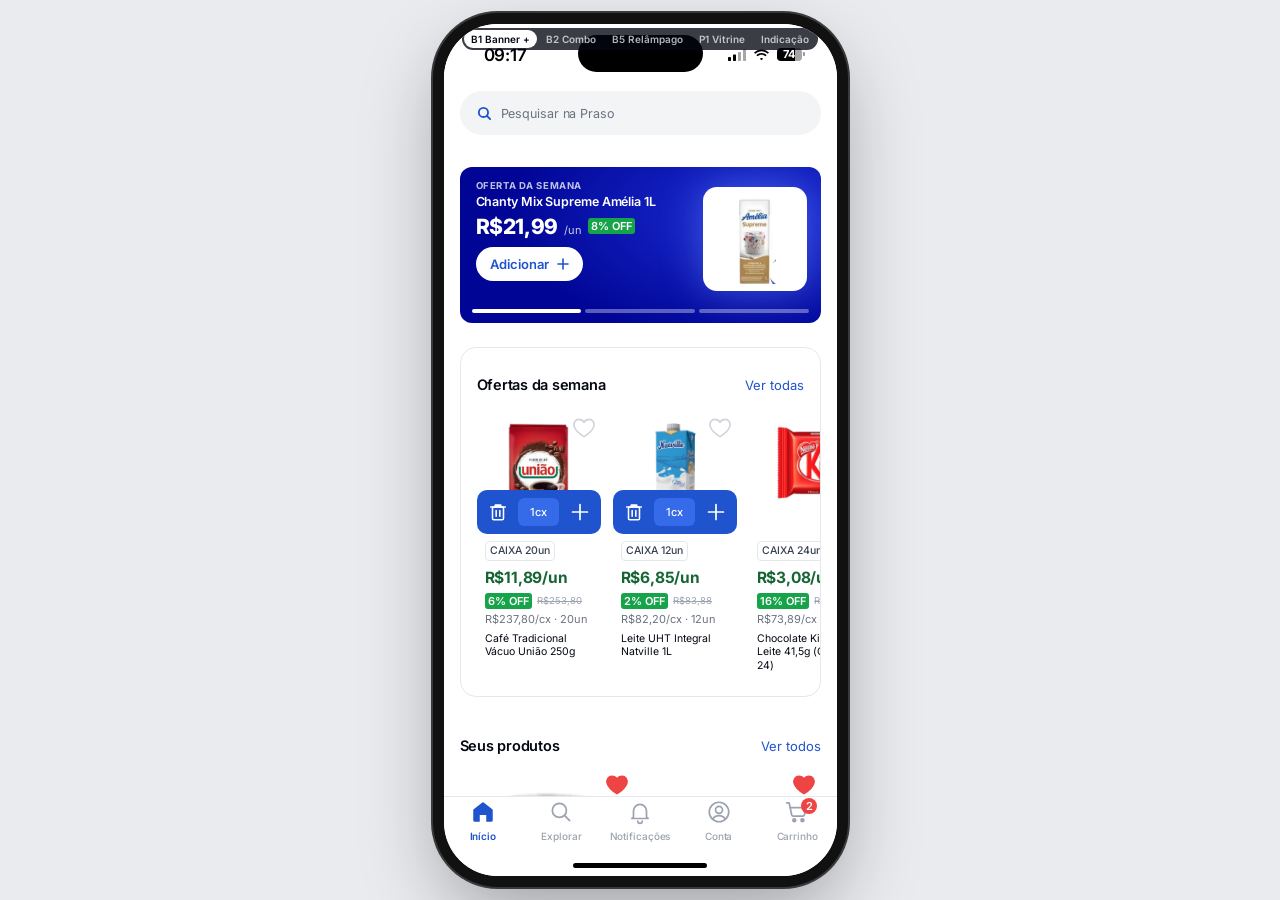
==== praso-prototypes/prototypes/comunicacoes-acionaveis/index.html @ c5fe5968 "Protótipos de comunicações acionáveis (B1, B2, B5, P1 e indicação)" ====
<!doctype html>
<html lang="pt-BR">
<head>
  <meta charset="utf-8">
  <meta name="viewport" content="width=device-width, initial-scale=1, viewport-fit=cover">
  <title>Comunicações acionáveis — Praso</title>
  <link rel="stylesheet" href="../../ds/tokens.css">
  <link rel="stylesheet" href="../../ds/components.css">
  <style>
    /* Redução de fricção nas comunicações do app: banners e pop-ups com ação no próprio lugar. Prefixo .x- */

    /* ---------- seletor de caso (topo) */
    .x-arms { position: absolute; top: 4px; left: 50%; transform: translateX(-50%); z-index: 70; display: flex; gap: 2px; padding: 2px; border-radius: 999px; background: rgba(3, 7, 18, .78); white-space: nowrap; }
    .x-arms a, .x-arms button { padding: 3px 7px; border-radius: 999px; color: #fff; font-size: 10px; font-weight: 600; opacity: .7; }
    .x-arms a.is-on { background: #fff; color: #030712; opacity: 1; }
    .x-arms button { opacity: 1; }
    .ps-is-device .x-arms { top: max(4px, env(safe-area-inset-top)); }

    /* ---------- banner (hero) interativo */
    .x-hero { position: relative; margin-top: 16px; height: 156px; border-radius: var(--r-lg); overflow: hidden; color: #fff;
      background: radial-gradient(120% 140% at 85% 30%, #1d2fd6 0%, #000595 60%); }
    .x-slides { display: flex; height: 100%; overflow-x: auto; scroll-snap-type: x mandatory; scrollbar-width: none; }
    .x-slides::-webkit-scrollbar { display: none; }
    .x-slide { flex: 0 0 100%; scroll-snap-align: start; display: grid; grid-template-columns: 1fr 104px; gap: 10px; padding: 13px 14px 26px 16px; }
    .x-over { font-size: 9.5px; font-weight: 700; letter-spacing: .6px; text-transform: uppercase; opacity: .75; }
    .x-name { margin-top: 3px; font-size: 12.5px; font-weight: 600; line-height: 1.25; letter-spacing: -.1px; display: -webkit-box; -webkit-line-clamp: 2; -webkit-box-orient: vertical; overflow: hidden; }
    .x-price { margin-top: 4px; display: flex; align-items: baseline; gap: 6px; }
    .x-price b { font-size: 21px; font-weight: 800; letter-spacing: -.4px; }
    .x-price small { font-size: 11px; opacity: .8; }
    .x-price s { font-size: 11px; opacity: .6; }
    .x-price .ps-off { align-self: center; }
    .x-media { position: relative; align-self: center; height: 104px; border-radius: 14px; background: #fff; display: grid; place-items: center; box-shadow: 0 0 40px rgba(120, 150, 255, .45); }
    .x-media img { max-width: 86%; max-height: 90px; mix-blend-mode: multiply; }
    .x-dots { position: absolute; left: 12px; right: 12px; bottom: 10px; display: flex; gap: 4px; }
    .x-dots span { flex: 1; height: 4px; border-radius: 2px; background: rgba(255, 255, 255, .35); }
    .x-dots span.is-on { background: #fff; }

    /* ação dentro do banner: botão branco → stepper branco */
    .x-slot { margin-top: 8px; height: 34px; }
    .x-addw { display: inline-flex; align-items: center; gap: 6px; height: 34px; padding: 0 12px 0 14px; border-radius: 999px; background: #fff; color: var(--praso-blue); font-size: 13px; font-weight: 600; }
    .x-addw:active { transform: scale(.97); }
    .x-stepw { display: inline-flex; align-items: center; height: 34px; padding: 0 4px; gap: 2px; border-radius: 999px; background: #fff; color: var(--praso-blue); }
    .x-stepw button { width: 30px; height: 30px; display: grid; place-items: center; }
    .x-stepw span { min-width: 44px; height: 26px; padding: 0 6px; display: grid; place-items: center; border-radius: 999px; background: var(--praso-blue); color: #fff; font-size: 12.5px; font-weight: 600; }

    /* B2 · combo */
    .x-combo { display: grid; grid-template-columns: 1fr 124px; gap: 8px; height: 100%; padding: 13px 14px 14px 16px; }
    .x-combo__disc { display: inline-flex; align-items: center; height: 16px; padding: 0 4px; margin-left: 6px; border-radius: 3px; background: var(--green-600); color: #fff; font-size: 9.5px; font-weight: 700; letter-spacing: 0; text-transform: none; vertical-align: 1px; }
    .x-combo__media { position: relative; align-self: center; height: 112px; }
    .x-combo__media .x-media { position: absolute; width: 74px; height: 74px; border-radius: 12px; }
    .x-combo__media .x-media img { max-height: 62px; }
    .x-combo__media .x-media:nth-child(1) { left: 0; top: 0; }
    .x-combo__media .x-media:nth-child(3) { right: 0; bottom: 0; }
    .x-combo__plus { position: absolute; left: 50%; top: 50%; transform: translate(-50%, -50%); z-index: 2; width: 24px; height: 24px; border-radius: 50%; background: #facc15; color: #000595; display: grid; place-items: center; }
    .x-done { display: inline-flex; align-items: center; gap: 8px; height: 34px; padding: 0 6px 0 12px; border-radius: 999px; background: #dcfce7; color: #166534; font-size: 12.5px; font-weight: 600; }
    .x-done button { height: 26px; padding: 0 9px; border-radius: 999px; background: #fff; color: var(--gray-700); font-size: 11.5px; font-weight: 600; }

    /* B5 · relâmpago */
    .x-hero--flash { background: radial-gradient(120% 140% at 85% 30%, #2a39e6 0%, #000595 62%); }
    .x-flash { display: flex; align-items: center; gap: 6px; }
    .x-flash__tag { display: inline-flex; align-items: center; gap: 3px; height: 18px; padding: 0 6px; border-radius: 4px; background: #facc15; color: #000595; font-size: 9.5px; font-weight: 800; letter-spacing: .4px; }
    .x-timer { display: inline-flex; gap: 2px; font-variant-numeric: tabular-nums; }
    .x-timer i { font-style: normal; min-width: 21px; height: 18px; padding: 0 3px; display: grid; place-items: center; border-radius: 4px; background: rgba(255, 255, 255, .16); font-size: 11px; font-weight: 700; }
    .x-timer em { font-style: normal; font-size: 11px; font-weight: 700; opacity: .7; line-height: 18px; }
    .x-stock { position: absolute; right: 14px; bottom: 11px; width: 104px; }
    .x-stock__bar { height: 4px; border-radius: 2px; background: rgba(255, 255, 255, .25); overflow: hidden; }
    .x-stock__bar i { display: block; height: 100%; background: #facc15; }
    .x-stock span { display: block; margin-bottom: 3px; font-size: 9.5px; font-weight: 600; opacity: .85; text-align: right; }

    /* ---------- toast */
    .x-toast { position: absolute; left: 16px; right: 16px; bottom: 98px; z-index: 60; display: flex; align-items: center; gap: 10px; padding: 10px 12px 10px 14px; border-radius: 12px; background: #030712; color: #fff; font-size: 12.5px; box-shadow: 0 8px 24px rgba(0, 0, 0, .25); transform: translateY(12px); opacity: 0; pointer-events: none; transition: .2s; }
    .x-toast.is-on { transform: none; opacity: 1; pointer-events: auto; }
    .x-toast span { flex: 1; min-width: 0; white-space: nowrap; overflow: hidden; text-overflow: ellipsis; }
    .x-toast a { flex: none; color: #9ab6ff; font-weight: 600; }

    /* ---------- pop-ups (overlay) */
    .x-ov { position: absolute; inset: 0; z-index: 50; display: flex; align-items: center; justify-content: center; padding: 16px; background: rgba(3, 7, 18, .55); animation: x-fade .2s ease; }
    .x-ov--sheet { align-items: flex-end; padding: 0; }
    @keyframes x-fade { from { opacity: 0; } }
    @keyframes x-up { from { transform: translateY(30px); opacity: 0; } }
    .x-pop { position: relative; width: 100%; max-height: 100%; overflow: hidden; border-radius: 20px; background: #fff; animation: x-up .25s ease; display: flex; flex-direction: column; }
    .x-ov--sheet .x-pop { border-radius: 20px 20px 0 0; max-height: 92%; padding-bottom: 22px; }
    .x-pop__x { position: absolute; top: 10px; right: 10px; z-index: 3; width: 32px; height: 32px; border-radius: 50%; display: grid; place-items: center; background: rgba(255, 255, 255, .18); color: #fff; }
    .x-pop__head { padding: 18px 18px 16px; color: #fff; background: radial-gradient(120% 160% at 90% 0%, #1d2fd6 0%, #000595 65%); }
    .x-pop__head .x-over { opacity: .8; }
    .x-pop__head h2 { margin-top: 4px; font-size: 19px; font-weight: 800; letter-spacing: -.3px; line-height: 1.2; }
    .x-pop__head p { margin-top: 4px; font-size: 12.5px; opacity: .85; line-height: 1.35; }
    .x-pop__body { overflow-y: auto; scrollbar-width: none; }
    .x-pop .ps-rail { padding-top: 16px; padding-bottom: 4px; }
    .x-pop__foot { padding: 12px 16px 16px; border-top: 1px solid var(--gray-200); }
    .x-pop__sum { margin-bottom: 10px; font-size: 12.5px; color: var(--gray-500); text-align: center; }
    .x-pop__sum b { color: var(--text); }
    .x-pop__link { display: block; margin-top: 10px; text-align: center; font-size: 13px; color: var(--praso-blue); font-weight: 500; }
    .x-grab { width: 36px; height: 5px; margin: 8px auto 0; border-radius: 3px; background: var(--gray-300); }

    /* indicação */
    .x-ind__head { margin: 10px 16px 0; padding: 18px 16px; border-radius: 16px; color: #fff; background: radial-gradient(120% 160% at 90% 0%, #1d2fd6 0%, #0b1150 70%); }
    .x-ind__head h2 { font-size: 20px; font-weight: 800; letter-spacing: -.3px; line-height: 1.15; }
    .x-ind__head h2 em { font-style: normal; color: #facc15; }
    .x-ind__head p { margin-top: 6px; font-size: 12.5px; opacity: .85; line-height: 1.35; }
    .x-rules { margin: 16px 16px 0; }
    .x-rules h3 { font-size: 14.5px; font-weight: 600; letter-spacing: -.2px; margin-bottom: 10px; }
    .x-rules ol { margin: 0; padding: 0; list-style: none; counter-reset: r; display: grid; gap: 10px; }
    .x-rules li { counter-increment: r; display: grid; grid-template-columns: 22px 1fr; gap: 10px; font-size: 12.5px; line-height: 1.4; color: var(--gray-700); }
    .x-rules li::before { content: counter(r); width: 22px; height: 22px; border-radius: 50%; background: var(--praso-blue-50); color: var(--praso-blue); font-size: 11px; font-weight: 700; display: grid; place-items: center; }
    .x-rules li b { color: var(--text); font-weight: 600; }
    .x-ind__actions { padding: 18px 16px 0; display: grid; gap: 8px; }
    .x-link { display: flex; align-items: center; gap: 8px; height: 40px; padding: 0 6px 0 12px; border: 1px dashed #b9c9f3; border-radius: 10px; background: #f7f9ff; font-size: 12.5px; color: var(--gray-700); }
    .x-link span { flex: 1; min-width: 0; overflow: hidden; text-overflow: ellipsis; white-space: nowrap; }
    .x-link button { height: 28px; padding: 0 10px; border-radius: 8px; background: #fff; border: 1px solid var(--gray-200); color: var(--praso-blue); font-size: 12px; font-weight: 600; }
    .x-note { margin: 8px 16px 0; font-size: 11px; color: var(--gray-400); text-align: center; }

    /* share sheet (simulação da folha nativa) */
    .x-share { position: absolute; inset: 0; z-index: 65; display: flex; align-items: flex-end; background: rgba(3, 7, 18, .35); animation: x-fade .15s ease; }
    .x-share__box { width: 100%; padding: 8px 16px 30px; border-radius: 20px 20px 0 0; background: #f2f2f7; animation: x-up .2s ease; }
    .x-share__prev { display: flex; align-items: center; gap: 10px; margin: 10px 0 14px; padding: 10px; border-radius: 12px; background: #fff; }
    .x-share__prev i { width: 40px; height: 40px; flex: none; border-radius: 10px; background: var(--praso-blue); display: grid; place-items: center; color: #fff; font-style: normal; font-weight: 800; font-size: 18px; }
    .x-share__prev b { display: block; font-size: 13px; }
    .x-share__prev span { font-size: 11.5px; color: var(--gray-500); }
    .x-share__apps { display: grid; grid-template-columns: repeat(4, 1fr); gap: 8px; text-align: center; font-size: 11px; color: var(--gray-700); }
    .x-share__apps button { display: grid; justify-items: center; gap: 6px; }
    .x-share__apps i { width: 56px; height: 56px; border-radius: 14px; display: grid; place-items: center; color: #fff; }
    .x-share__cancel { margin-top: 16px; width: 100%; height: 48px; border-radius: 12px; background: #fff; color: var(--praso-blue); font-size: 15px; font-weight: 600; }

    /* página de indicação (destino do "Ver mais") */
    .x-indpage .ps-banner { margin: 8px 16px 0; }
    .x-empty { margin: 20px 16px 0; padding: 16px; border: 1px solid var(--gray-200); border-radius: 14px; font-size: 12.5px; color: var(--gray-500); text-align: center; }
    .x-empty b { display: block; margin-bottom: 4px; color: var(--text); font-size: 13.5px; }
  </style>
</head>
<body>
  <div id="app"></div>

  <script src="../../ds/data/catalog.js"></script>
  <script src="../../ds/praso.js"></script>
  <script src="../../ds/screens.js"></script>
  <script>
    const { ui, icon, esc } = Praso;
    const brl = Praso.fmt.brl;
    const qs = new URLSearchParams(location.search);
    const CASES = { b1: 'B1 Banner +', b2: 'B2 Combo', b5: 'B5 Relâmpago', p1: 'P1 Vitrine', indica: 'Indicação' };
    const caso = Object.keys(CASES).includes(qs.get('caso')) ? qs.get('caso') : 'b1';
    const isPopup = caso === 'p1' || caso === 'indica';

    /* ===================== ação branca dentro do banner (botão → stepper) */
    const wAction = (id) => {
      const p = Praso.product(id); const q = Praso.cart.qty(id);
      if (!q) return `<button class="x-addw" data-action="add" data-id="${id}">Adicionar ${icon('plus', { size: 16, sw: 2.4 })}</button>`;
      return `<div class="x-stepw"><button data-action="dec" data-id="${id}" aria-label="Diminuir">${icon(q > 1 ? 'minus' : 'trash', { size: 17, sw: 2 })}</button>
        <span>${q}${Praso.sellUnit(p)}</span><button data-action="add" data-id="${id}" aria-label="Aumentar">${icon('plus', { size: 18, sw: 2.2 })}</button></div>`;
    };
    const slot = (id) => `<div class="x-slot" data-wslot="${id}">${wAction(id)}</div>`;
    const media = (p) => `<div class="x-media"><img src="${Praso.productImg(p)}" alt=""></div>`;
    const priceLine = (p) => `<div class="x-price"><b>${brl(p.price)}</b><small>/${p.per}</small>${p.off ? ui.offBadge(p.off) : ''}</div>`;

    /* ===================== B1 · banner com produto e "+" (carrossel de 3) */
    const B1_IDS = ['chanty-amelia', 'oleo-st-isabel', 'shoyu-cepera'];
    const heroB1 = () => `<div class="x-hero"><div class="x-slides" data-r="slides">${Praso.products(B1_IDS).map((p) => `
        <div class="x-slide">
          <div><div class="x-over">Oferta da semana</div><div class="x-name">${esc(p.name)}</div>${priceLine(p)}${slot(p.id)}</div>
          ${media(p)}
        </div>`).join('')}</div>
      <div class="x-dots">${B1_IDS.map((_, i) => `<span class="${i ? '' : 'is-on'}"></span>`).join('')}</div></div>`;

    /* ===================== B2 · combo com "adicionar tudo" */
    const combo = { name: 'Gordura Fry Elogiata + Farinha Panko', ids: ['gordura-elogiata', 'farinha-panko'], total: 178.78, disc: 28.50 };
    const comboIn = () => combo.ids.every((id) => Praso.cart.qty(id) > 0);
    const comboAction = () => comboIn()
      ? `<div class="x-done">✓ No carrinho <button data-action="combo-undo">Desfazer</button></div>`
      : `<button class="x-addw" data-action="combo-add">Adicionar combo ${icon('plus', { size: 16, sw: 2.4 })}</button>`;
    const heroB2 = () => `<div class="x-hero"><div class="x-combo">
        <div>
          <div class="x-over">Combo promocional <span class="x-combo__disc">${brl(combo.disc)} OFF</span></div>
          <div class="x-name">${esc(combo.name)}</div>
          <div class="x-price"><b>${brl(combo.total)}</b><small>2 produtos</small></div>
          <div class="x-slot" data-r="combo">${comboAction()}</div>
        </div>
        <div class="x-combo__media">${media(Praso.product('gordura-elogiata'))}<span class="x-combo__plus">${icon('plus', { size: 14, sw: 3 })}</span>${media(Praso.product('farinha-panko'))}</div>
      </div></div>`;

    /* ===================== B5 · oferta relâmpago com contagem regressiva */
    const ENDS = Date.now() + ((2 * 60 + 14) * 60 + 37) * 1000;
    const timer = () => {
      const s = Math.max(0, Math.floor((ENDS - Date.now()) / 1000));
      const pad = (n) => String(n).padStart(2, '0');
      return `<i>${pad(Math.floor(s / 3600))}</i><em>:</em><i>${pad(Math.floor(s / 60) % 60)}</i><em>:</em><i>${pad(s % 60)}</i>`;
    };
    const heroB5 = () => {
      const p = Praso.product('kitkat');
      return `<div class="x-hero x-hero--flash"><div class="x-slide" style="height:100%">
          <div>
            <div class="x-flash"><span class="x-flash__tag">⚡ RELÂMPAGO</span><span class="x-timer" data-r="timer">${timer()}</span></div>
            <div class="x-name" style="margin-top:6px">${esc(p.name)}</div>${priceLine(p)}${slot(p.id)}
          </div>
          <div style="align-self:start">${media(p)}</div>
        </div>
        <div class="x-stock"><span>68% vendido</span><div class="x-stock__bar"><i style="width:68%"></i></div></div></div>`;
    };

    /* ===================== Início: igual ao app, trocando só o banner */
    const inicio = () => {
      const base = Praso.screens.inicio();
      const hero = { b1: heroB1, b2: heroB2, b5: heroB5 }[caso];
      if (hero) base.body = base.body.replace(ui.heroCarousel(), hero());
      base.onMount = (root) => {
        const sl = root.querySelector('[data-r="slides"]');
        if (sl) sl.addEventListener('scroll', () => {
          const i = Math.round(sl.scrollLeft / sl.clientWidth);
          root.querySelectorAll('.x-dots span').forEach((d, j) => d.classList.toggle('is-on', i === j));
        });
      };
      return base;
    };

    /* ===================== P1 · pop-up mini vitrine */
    const P1_IDS = ['cobertura-harald', 'recheio-harald', 'melken-granule', 'nutella', 'kitkat'];
    const p1Sum = () => {
      const added = P1_IDS.filter((id) => Praso.cart.qty(id));
      if (!added.length) return '<div class="x-pop__sum">Adicione direto daqui, sem sair da tela.</div>';
      const tot = added.reduce((s, id) => s + Praso.lineUnitPrice(Praso.product(id)) * Praso.cart.qty(id), 0);
      return `<div class="x-pop__sum"><b>${added.length} ${added.length === 1 ? 'item adicionado' : 'itens adicionados'}</b> · ${brl(tot)}</div>`;
    };
    const popP1 = () => `<div class="x-ov" data-r="ov"><div class="x-pop">
        <button class="x-pop__x" data-action="close-pop" aria-label="Fechar">${icon('close', { size: 18, sw: 2.2 })}</button>
        <div class="x-pop__head"><div class="x-over">Só hoje</div><h2>Quarta dos Doces 🍫</h2><p>Coberturas e recheios com desconto. Adicione ao carrinho por aqui mesmo.</p></div>
        <div class="x-pop__body">${ui.productRail(P1_IDS, { size: 'sm' })}</div>
        <div class="x-pop__foot"><div data-r="p1sum">${p1Sum()}</div>
          <button class="ps-btn ps-btn--secondary ps-btn--block" data-action="close-pop" data-r="p1cta">Agora não</button>
          <a class="x-pop__link" href="#/explorar" data-action="close-go" data-go="#/explorar">Ver todas as ofertas da Quarta dos Doces</a></div>
      </div></div>`;

    /* ===================== Indicação · pop-up com compartilhar direto */
    const LINK = 'praso.com.br/indique/clecio-muniz';
    const RULES = `<ol>
        <li><span>Você ganha <b>R$100 em crédito</b> na carteira Praso por indicação válida e <b>mais R$150 a cada 3</b>, sem limite.</span></li>
        <li><span>Indique negócios de <b>alimentação com CNPJ</b> que ainda não têm conta na Praso.</span></li>
        <li><span>A indicação vale quando o <b>1º pedido do indicado tem R$100 ou mais</b> e é entregue e pago.</span></li>
        <li><span>Seu link vale por 30 dias. O crédito cai em poucas horas e não expira.</span></li>
      </ol>`;
    const popIndica = () => `<div class="x-ov x-ov--sheet" data-r="ov"><div class="x-pop">
        <div class="x-grab"></div>
        <button class="x-pop__x" style="background:var(--bg-subtle);color:var(--gray-500)" data-action="close-pop" aria-label="Fechar">${icon('close', { size: 18, sw: 2.2 })}</button>
        <div class="x-pop__body">
          <div class="x-ind__head"><div class="x-over">Indique e Ganhe</div><h2>Ganhe <em>R$100</em> por amigo que fizer o 1º pedido</h2><p>Mande seu link agora para quem tem restaurante, lanchonete ou outro negócio de alimentação.</p></div>
          <div class="x-rules"><h3>Como funciona</h3>${RULES}</div>
          <div class="x-ind__actions">
            <div class="x-link"><span>${LINK}</span><button data-action="copy">Copiar</button></div>
            <button class="ps-btn ps-btn--primary ps-btn--block ps-btn--lg" data-action="share">Indicar agora ${icon('arrow-right', { size: 18, sw: 2.2 })}</button>
            <a class="ps-btn ps-btn--secondary ps-btn--block" href="#/indique" data-action="close-go" data-go="#/indique">Ver mais</a>
          </div>
        </div>
      </div></div>`;

    const shareSheet = () => `<div class="x-share" data-r="share" data-action="share-bg"><div class="x-share__box">
        <div class="x-grab" style="margin-top:0"></div>
        <div class="x-share__prev"><i>p</i><div><b>Faça seu 1º pedido na Praso</b><span>${LINK}</span></div></div>
        <div class="x-share__apps">
          <button data-action="share-pick" data-label="WhatsApp"><i style="background:#25d366">${icon('chat', { size: 28, sw: 1.8 })}</i>WhatsApp</button>
          <button data-action="share-pick" data-label="Mensagens"><i style="background:#34c759">${icon('chat', { size: 28, sw: 1.8 })}</i>Mensagens</button>
          <button data-action="copy"><i style="background:#8e8e93">${icon('doc', { size: 26, sw: 1.8 })}</i>Copiar link</button>
          <button data-action="share-pick" data-label="Mais opções"><i style="background:#c7c7cc;color:#030712;font-style:normal;font-weight:700;font-size:20px">•••</i>Mais</button>
        </div>
        <button class="x-share__cancel" data-action="share-close">Cancelar</button>
      </div></div>`;

    /* destino do "Ver mais": página de Indicações (simplificada) */
    const indique = () => ({
      tab: 'conta',
      header: ui.navHeader({ title: 'Indique e Ganhe', back: true }),
      body: `<div class="x-indpage">
          ${ui.banner({ img: 'indica-praso.png', alt: 'Indica Praso' })}
          <div class="x-rules"><h3>Regras do programa</h3>${RULES}</div>
          <div class="x-ind__actions">
            <div class="x-link"><span>${LINK}</span><button data-action="copy">Copiar</button></div>
            <button class="ps-btn ps-btn--primary ps-btn--block ps-btn--lg" data-action="share">Indicar agora ${icon('arrow-right', { size: 18, sw: 2.2 })}</button>
          </div>
          <div class="x-empty"><b>Suas indicações</b>Quando alguém se cadastrar pelo seu link, aparece aqui com o status.</div>
          <p class="x-note">Página ilustrativa: no app, é a tela de Indicações atual.</p>
        </div><div class="ps-bottom-space"></div>`,
    });

    /* ===================== toast */
    let toastT;
    const toast = (msg, link = true) => {
      const t = document.querySelector('.x-toast');
      t.innerHTML = `<span>${msg}</span>${link ? '<a href="#/carrinho" data-action="close-go" data-go="#/carrinho">Ver carrinho</a>' : ''}`;
      t.classList.add('is-on'); clearTimeout(toastT); toastT = setTimeout(() => t.classList.remove('is-on'), 2600);
    };

    /* ===================== app */
    const root = () => document.getElementById('app');
    const openPop = () => {
      if (!isPopup || root().querySelector('[data-r="ov"]')) return;
      if (location.hash && !/inicio/.test(location.hash)) location.hash = '#/inicio';
      root().insertAdjacentHTML('beforeend', caso === 'p1' ? popP1() : popIndica());
    };
    const closePop = () => root().querySelectorAll('[data-r="ov"],[data-r="share"]').forEach((n) => n.remove());

    Praso.app({
      initial: 'inicio',
      screens: { inicio, indique },
      actions: {
        'combo-add': () => { combo.ids.forEach((id) => { if (!Praso.cart.qty(id)) Praso.cart.add(id); }); toast('Combo adicionado · 2 produtos'); },
        'combo-undo': () => { combo.ids.forEach((id) => Praso.cart.set(id, 0)); },
        'close-pop': () => closePop(),
        'close-go': (b) => { closePop(); location.hash = b.dataset.go; },
        share: () => { root().insertAdjacentHTML('beforeend', shareSheet()); },
        'share-bg': (b, e) => { if (e.target === b) b.remove(); },
        'share-close': () => root().querySelector('[data-r="share"]')?.remove(),
        'share-pick': (b) => { root().querySelector('[data-r="share"]')?.remove(); toast(`Abrindo ${b.dataset.label}… (no app, abre a folha nativa)`, false); },
        copy: () => { root().querySelector('[data-r="share"]')?.remove(); try { navigator.clipboard.writeText('https://' + LINK); } catch (e) {} toast('Link copiado', false); },
        'reopen': () => { closePop(); openPop(); },
      },
    });

    /* seletor de caso + toast */
    root().insertAdjacentHTML('beforeend', `<div class="x-arms">${Object.entries(CASES).map(([k, v]) =>
      `<a href="?caso=${k}" class="${k === caso ? 'is-on' : ''}">${v}</a>`).join('')}${isPopup ? `<button data-action="reopen" title="Mostrar de novo">↻</button>` : ''}</div><div class="x-toast"></div>`);

    /* atualiza as ações do banner/pop-up quando o carrinho muda */
    Praso.cart.on((id) => {
      root().querySelectorAll('[data-wslot]').forEach((s) => { s.innerHTML = wAction(s.dataset.wslot); });
      const c = root().querySelector('[data-r="combo"]'); if (c) c.innerHTML = comboAction();
      const sum = root().querySelector('[data-r="p1sum"]'); if (sum) sum.innerHTML = p1Sum();
      const cta = root().querySelector('[data-r="p1cta"]'); if (cta && P1_IDS.some((i) => Praso.cart.qty(i))) { cta.textContent = 'Continuar comprando'; cta.classList.replace('ps-btn--secondary', 'ps-btn--primary'); }
    });
    /* toast ao adicionar pelo banner (B1/B5) */
    root().addEventListener('click', (e) => {
      const b = e.target.closest('[data-wslot] [data-action="add"]');
      if (b && Praso.cart.qty(b.dataset.id) === 1) toast(`${esc(Praso.product(b.dataset.id).name)} adicionado`);
    });

    if (caso === 'b5') setInterval(() => { const t = root().querySelector('[data-r="timer"]'); if (t) t.innerHTML = timer(); }, 1000);
    if (isPopup) setTimeout(openPop, 600);
  </script>
</body>
</html>
---- praso-prototypes/ds/tokens.css ----
/* ==========================================================================
   Praso Design Tokens
   Extraídos dos prints do app (iPhone 393×852pt). 1 CSS px = 1 pt iOS.
   A paleta do app segue a escala Tailwind (gray/green/red) + azul Praso.
   ========================================================================== */
:root {
  /* ---- Marca ---- */
  --praso-blue: #2053ce;          /* primária: botões, tab ativa, links, splash */
  --praso-blue-600: #1a46b0;      /* pressed */
  --praso-blue-400: #356be9;      /* chip de quantidade dentro do stepper */
  --praso-blue-50: #eef3fe;       /* fundos suaves (botão "Buscar por lista", ícone avatar) */
  --praso-navy: #000595;          /* banners institucionais (Valelac, Confeitaria) */

  /* ---- Neutros (Tailwind gray) ---- */
  --white: #ffffff;
  --gray-50: #f9fafb;
  --gray-100: #f3f4f6;            /* barra de busca, divisores grossos */
  --gray-200: #e5e7eb;            /* bordas de card, tags, tab bar */
  --gray-300: #d1d5db;            /* coração vazio */
  --gray-400: #9ca3af;            /* preço riscado, tab inativa, "Patrocinado" */
  --gray-500: #6b7280;            /* texto secundário, placeholder */
  --gray-700: #374151;            /* texto da tag de embalagem */
  --gray-950: #030712;            /* texto principal */

  /* ---- Semânticas ---- */
  --green-600: #16a34a;           /* badge "% OFF" e badge de desconto de combo */
  --green-800: #166534;           /* preço com desconto */
  --red-500: #ef4444;             /* badge do carrinho, coração favoritado */
  --red-600: #dc2626;             /* tag "Val. 13/10" (vencimento próximo) */
  --orange-500: #f97316;          /* estrela "Você compra muito" */
  --yellow-400: #facc15;          /* rodapé "Ver ofertas" dos tiles promocionais */

  --text: var(--gray-950);
  --text-secondary: var(--gray-500);
  --text-muted: var(--gray-400);
  --border: var(--gray-200);
  --bg: var(--white);
  --bg-subtle: var(--gray-100);

  /* ---- Tipografia ---- */
  --font: -apple-system, BlinkMacSystemFont, "SF Pro Text", "Inter", "Segoe UI", Roboto, Helvetica, Arial, sans-serif;
  --fs-10: 10px;
  --fs-11: 11px;
  --fs-12: 12px;
  --fs-13: 13px;
  --fs-14: 14px;
  --fs-15: 15px;
  --fs-16: 16px;
  --fs-17: 17px;
  --fs-20: 20px;
  /* Tamanhos calibrados medindo largura de texto nos prints (o app usa tipografia compacta) */
  --fs-search: 12.5px;            /* placeholder da busca */
  --fs-section: 14.5px;           /* título de seção ("Ofertas da semana") */
  --fs-link: 13px;                /* "Ver todos" */
  --fs-price: 15.5px;             /* preço principal do card */
  --fs-name: 10.5px;              /* nome do produto */
  --fs-sub: 11px;                 /* "R$237,80/cx · 20un" */
  --fs-tag: 10.5px;               /* "CAIXA 20un" */
  --fs-off: 11px;                 /* "6% OFF" */
  --fs-tab: 10px;                 /* label da tab bar */
  --fw-regular: 400;
  --fw-medium: 500;
  --fw-semibold: 600;
  --fw-bold: 700;

  /* ---- Espaçamento (grade de 4) ---- */
  --sp-1: 4px;
  --sp-2: 8px;
  --sp-3: 12px;
  --sp-4: 16px;
  --sp-5: 20px;
  --sp-6: 24px;
  --sp-8: 32px;
  --page-x: 16px;                 /* margem lateral padrão das telas */

  /* ---- Raios ---- */
  --r-xs: 4px;                    /* badge OFF, tag */
  --r-sm: 6px;
  --r-md: 10px;                   /* stepper, botões */
  --r-lg: 12px;                   /* banners */
  --r-xl: 16px;                   /* cards de seção (Ofertas da semana) */
  --r-full: 999px;

  /* ---- Sombras ---- */
  --shadow-card: 0 2px 10px rgba(3, 7, 18, .08);
  --shadow-sm: 0 1px 2px rgba(3, 7, 18, .06);

  /* ---- Dimensões do device / chrome ---- */
  --device-w: 393px;
  --device-h: 852px;
  --statusbar-h: 54px;
  --tabbar-h: 80px;               /* 46 de conteúdo + 34 home indicator */
  --home-indicator-h: 34px;

  /* ---- Componentes ---- */
  --search-h: 44px;
  --add-btn: 46px;                /* botão "+" em cards compactos */
  --add-btn-lg: 54px;             /* botão "+" em grid/rails da página */
  --stepper-h: 44px;
  --card-w: 124px;                /* card de produto dentro de seção com borda */
  --card-w-lg: 146px;             /* card de produto em rail solto na página */
}
---- praso-prototypes/ds/components.css ----
/* ==========================================================================
   Praso Components
   Prefixo .ps-  (praso). Todas as medidas em px = pt do iOS (tela 393×852).
   ========================================================================== */
@import url('https://fonts.googleapis.com/css2?family=Inter:wght@400;500;600;700;800&display=swap');

*, *::before, *::after { box-sizing: border-box; }
html, body { margin: 0; height: 100%; }
body {
  font-family: var(--font);
  color: var(--text);
  background: var(--bg);
  -webkit-font-smoothing: antialiased;
  -webkit-tap-highlight-color: transparent;
  text-rendering: optimizeLegibility;
}
button { font: inherit; color: inherit; background: none; border: 0; padding: 0; cursor: pointer; }
a { color: inherit; text-decoration: none; }
img { display: block; max-width: 100%; }
h1, h2, h3, p { margin: 0; }
.ps-ico { display: block; flex: none; }

/* ------------------------------------------------------------------ APP SHELL */
.ps-app {
  position: relative;
  display: flex; flex-direction: column;
  width: 100%; height: 100%;
  max-width: 100%;
  overflow: hidden;
  background: var(--bg);
}
/* Desktop aberto direto (fora do playground): centraliza um "iPhone" */
@media (min-width: 520px) {
  html:not(.ps-in-frame) body { background: #e9ebef; display: grid; place-items: center; min-height: 100vh; height: auto; padding: 24px 0; }
  html:not(.ps-in-frame) .ps-app {
    width: var(--device-w); height: var(--device-h); flex: none;
    border-radius: 54px; box-shadow: 0 0 0 11px #111, 0 0 0 13px #3a3a3c, 0 30px 80px rgba(0,0,0,.35);
  }
}
.ps-viewport { position: relative; flex: 1; min-height: 0; display: flex; flex-direction: column; }
.ps-header { flex: none; background: var(--bg); z-index: 5; }
.ps-header:empty { display: none; }
.ps-scroll { flex: 1; min-height: 0; overflow-y: auto; overflow-x: hidden; overscroll-behavior: contain; scrollbar-width: none; }
.ps-scroll::-webkit-scrollbar { display: none; }
.ps-footer { flex: none; }
.ps-footer:empty { display: none; }

/* No celular de verdade: sem status bar fake, respeita safe areas */
.ps-is-device .ps-statusbar { display: none; }
.ps-is-device .ps-app { padding-top: env(safe-area-inset-top); }
.ps-is-device .ps-home-indicator { display: none; }

/* ------------------------------------------------------------------ STATUS BAR */
.ps-statusbar {
  flex: none; position: relative; height: var(--statusbar-h);
  display: flex; align-items: center; justify-content: space-between;
  padding: 4px 32px 0 42px; color: #000; background: var(--bg); z-index: 10;
}
.ps-statusbar.is-light { color: #fff; background: transparent; position: absolute; inset: 0 0 auto 0; }
.ps-statusbar__time { font-size: 17px; font-weight: 600; letter-spacing: -.2px; font-family: -apple-system, "SF Pro Text", "Inter", sans-serif; }
.ps-statusbar__island { position: absolute; left: 50%; top: 11px; width: 125px; height: 37px; margin-left: -62.5px; border-radius: 20px; background: #000; }
.ps-statusbar__right { display: flex; align-items: center; gap: 6px; }
.ps-battery { position: relative; display: inline-flex; align-items: center; justify-content: center; width: 27px; height: 13px; border-radius: 4px; background: currentColor; }
.ps-battery span { font-size: 11px; font-weight: 700; color: #fff; line-height: 1; letter-spacing: -.3px; }
.ps-statusbar.is-light .ps-battery span { color: var(--praso-blue); }
.ps-battery::after { content: ""; position: absolute; right: -3px; top: 4.5px; width: 1.5px; height: 4px; border-radius: 0 1px 1px 0; background: currentColor; opacity: .4; }

.ps-home-indicator { position: absolute; left: 50%; bottom: 8px; width: 134px; height: 5px; margin-left: -67px; border-radius: 3px; background: #000; z-index: 20; pointer-events: none; }
.ps-app--splash .ps-home-indicator { background: #fff; }

/* ------------------------------------------------------------------ TAB BAR */
.ps-tabbar {
  flex: none; height: var(--tabbar-h);
  display: grid; grid-template-columns: repeat(5, 1fr);
  padding: 7px 4px var(--home-indicator-h);
  background: var(--bg); border-top: 1px solid var(--gray-200);
}
.ps-is-device .ps-tabbar { height: auto; padding-bottom: max(8px, env(safe-area-inset-bottom)); }
.ps-tabbar__item { display: flex; flex-direction: column; align-items: center; gap: 3px; color: var(--gray-400); }
.ps-tabbar__item.is-active { color: var(--praso-blue); }
.ps-tabbar__icon { position: relative; }
.ps-tabbar__label { font-size: var(--fs-tab); font-weight: 500; letter-spacing: -.1px; }
.ps-tabbar__item.is-active .ps-tabbar__label { font-weight: 600; }
.ps-tabbar__badge {
  position: absolute; top: -7px; right: -9px; min-width: 18px; height: 18px; padding: 0 5px;
  border-radius: 9px; background: var(--red-500); color: #fff; font-size: 12px; font-weight: 600;
  display: grid; place-items: center; box-shadow: 0 0 0 1.5px #fff;
}

/* ------------------------------------------------------------------ HEADER / SEARCH */
.ps-header__search { padding: 13px var(--page-x) 0; }
.ps-header__search--back { display: flex; align-items: center; gap: 4px; padding-left: 6px; }
.ps-header__search--back .ps-search { flex: 1; }
.ps-search {
  display: flex; align-items: center; gap: 10px; height: var(--search-h);
  padding: 0 16px; border-radius: var(--r-full); background: var(--bg-subtle); color: var(--praso-blue);
}
.ps-search__ph { color: var(--gray-500); font-size: var(--fs-search); letter-spacing: -.1px; }
.ps-search__value { color: var(--text); font-size: var(--fs-search); }

.ps-navheader { display: grid; grid-template-columns: 48px 1fr 48px; align-items: center; height: 52px; padding: 0 var(--page-x); }
.ps-navheader__title { text-align: center; font-size: 17px; font-weight: 600; letter-spacing: -.2px; }
.ps-navheader__side--end { display: flex; justify-content: flex-end; }
.ps-iconbtn { display: grid; place-items: center; width: 40px; height: 40px; border-radius: 50%; color: var(--text); }
.ps-iconbtn--soft { background: var(--bg-subtle); color: var(--praso-blue); }

/* ------------------------------------------------------------------ LAYOUT HELPERS */
.ps-page-pad { padding-left: var(--page-x); padding-right: var(--page-x); }
.ps-mt-2 { margin-top: 16px; }
.ps-bottom-space { height: 32px; }
.ps-bottom-space--sm { height: 16px; }
.ps-section { margin-top: 36px; }
.ps-section--boxed { margin-top: 24px; padding: 0 var(--page-x); }
.ps-divider-thick { height: 12px; background: var(--gray-100); }
.ps-overline { margin: 28px 0 12px; font-size: 13px; font-weight: 500; color: var(--gray-500); text-transform: uppercase; letter-spacing: .1px; }

/* ------------------------------------------------------------------ HERO CAROUSEL */
.ps-hero { position: relative; margin-top: 16px; height: 126px; border-radius: var(--r-lg); overflow: hidden; }
.ps-hero img { width: 100%; height: 106px; object-fit: cover; object-position: center top; }
.ps-hero__dots { position: absolute; left: 12px; right: 12px; bottom: 13px; display: flex; gap: 4px; }
.ps-hero__dot { flex: 1; height: 4px; border-radius: 2px; background: rgba(255,255,255,.4); overflow: hidden; position: relative; }
.ps-hero__dot.is-done { background: #fff; }
.ps-hero__dot.is-active::after { content: ""; position: absolute; inset: 0 auto 0 0; width: 70%; background: #fff; border-radius: 2px; animation: ps-progress 5s linear infinite; }
@keyframes ps-progress { from { width: 0; } to { width: 100%; } }

/* ------------------------------------------------------------------ BANNER */
.ps-banner { border-radius: var(--r-lg); overflow: hidden; }
.ps-banner img { width: 100%; }

/* ------------------------------------------------------------------ SECTION HEADER */
.ps-sechead { display: flex; align-items: baseline; justify-content: space-between; gap: 12px; padding: 0 var(--page-x); margin-bottom: 18px; }
.ps-sechead__title { font-size: var(--fs-section); font-weight: 600; letter-spacing: -.25px; line-height: 1.25; }
.ps-sechead__link { display: inline-flex; align-items: center; gap: 6px; flex: none; font-size: var(--fs-link); color: var(--praso-blue); letter-spacing: -.1px; }
.ps-sechead__sub { margin: -12px var(--page-x) 16px; font-size: 13px; color: var(--gray-500); line-height: 1.35; }

/* Card de seção com borda (Ofertas da semana, Prateleiras de marca, Quem comprou…) */
.ps-boxcard { border: 1px solid var(--gray-200); border-radius: var(--r-xl); padding: 24px 0 22px; overflow: hidden; background: #fff; }
.ps-boxcard .ps-sechead { padding: 0 16px; }
.ps-boxcard .ps-rail { padding-left: 16px; padding-right: 16px; scroll-padding-left: 16px; }
.ps-boxcard__title-blue { padding: 0 16px; margin-bottom: 12px; font-size: 14px; font-weight: 600; color: var(--praso-blue); letter-spacing: -.1px; }

/* ------------------------------------------------------------------ RAIL / GRID */
.ps-rail { display: flex; gap: 12px; overflow-x: auto; padding: 0 var(--page-x); scroll-snap-type: x mandatory; scroll-padding-left: var(--page-x); scrollbar-width: none; }
.ps-rail::-webkit-scrollbar { display: none; }
.ps-rail > * { scroll-snap-align: start; flex: none; }
.ps-grid { display: grid; grid-template-columns: 1fr 1fr; column-gap: 12px; row-gap: 28px; padding: 0 var(--page-x); }
.ps-page-pad > .ps-grid { padding: 0; }

/* ------------------------------------------------------------------ PRODUCT CARD */
.ps-card { position: relative; width: var(--card-w-lg); }
.ps-card--sm { width: var(--card-w); }
.ps-card--grid { width: auto; }
.ps-card__media { position: relative; height: 122px; }
.ps-card--sm .ps-card__media { height: 124px; }
.ps-card--grid .ps-card__media { height: 150px; }
.ps-card__media > img { width: 100%; height: 100%; object-fit: contain; object-position: center; padding: 6px 26px 8px; mix-blend-mode: multiply; }
.ps-card--sm .ps-card__media > img { padding: 8px 28px 30px; }
.ps-card__fav { position: absolute; top: 0; right: 4px; color: var(--gray-300); width: 32px; height: 32px; display: grid; place-items: center; }
.ps-card--sm .ps-card__fav { right: 0; }
.ps-card__fav.is-on { color: var(--red-500); }
.ps-card__flag { position: absolute; top: 4px; left: 4px; font-size: 26px; line-height: 1; }
.ps-card__action { position: absolute; right: 0; bottom: 0; }
.ps-card--sm .ps-card__action { right: 8px; }
.ps-card__action:has(.ps-stepper) { left: 0; right: 0; }
.ps-card--md .ps-card__body .ps-tag, .ps-card--grid .ps-card__body .ps-tag { position: absolute; left: 0; top: calc(122px - 22px); }
.ps-card--grid .ps-card__body .ps-tag { top: calc(150px - 22px); }
.ps-card__body { padding: 9px 4px 0 8px; }
.ps-card--sm .ps-card__body { padding-top: 4px; }
.ps-card--sm .ps-card__body .ps-tag { margin-left: 0; margin-bottom: 8px; }
.ps-card__name { margin-top: 4px; font-size: var(--fs-name); font-weight: 400; line-height: 13.5px; color: var(--text); display: -webkit-box; -webkit-line-clamp: 3; -webkit-box-orient: vertical; overflow: hidden; }
.ps-card--grid .ps-card__name { font-size: 11.5px; line-height: 14px; }
.ps-card__sponsored { display: block; margin-top: 5px; font-size: 9px; color: var(--gray-400); }

/* Tag de embalagem */
.ps-tag { display: inline-flex; align-items: center; height: 22px; padding: 0 5px; border: 1px solid var(--gray-200); border-radius: var(--r-xs); background: #fff; font-size: var(--fs-tag); font-weight: 500; color: var(--gray-700); white-space: nowrap; }
/* Badge OFF */
.ps-off { display: inline-flex; align-items: center; height: 16px; padding: 0 3px; border-radius: 3px; background: var(--green-600); color: #fff; font-size: var(--fs-off); font-weight: 600; letter-spacing: .1px; white-space: nowrap; }
.ps-expiry { display: inline-flex; margin-top: 6px; height: 18px; align-items: center; padding: 0 5px; border-radius: 3px; background: var(--red-600); color: #fff; font-size: 11px; font-weight: 600; }

/* Preço */
.ps-price__main { font-size: var(--fs-price); font-weight: 700; letter-spacing: -.2px; line-height: 22px; color: var(--text); white-space: nowrap; }
.ps-price__main.is-off { color: var(--green-800); }
.ps-price__offrow { display: flex; align-items: center; gap: 5px; margin-top: 1px; }
.ps-price__offrow s { font-size: 9.5px; color: var(--gray-400); }
.ps-price__sub { margin-top: 3px; font-size: var(--fs-sub); color: var(--gray-500); white-space: nowrap; }

/* Botão + circular */
.ps-add { display: grid; place-items: center; width: var(--add-btn-lg); height: var(--add-btn-lg); border-radius: 50%; background: var(--praso-blue); color: #fff; box-shadow: 0 1px 2px rgba(0,0,0,.08); }
.ps-add--md { width: var(--add-btn); height: var(--add-btn); }
.ps-add:active { background: var(--praso-blue-600); transform: scale(.96); }

/* Stepper */
.ps-stepper { display: flex; align-items: center; justify-content: space-between; }
.ps-stepper--solid { height: var(--stepper-h); padding: 0 6px; border-radius: var(--r-md); background: var(--praso-blue); color: #fff; }
.ps-stepper--solid button { width: 36px; height: 36px; display: grid; place-items: center; }
.ps-stepper--solid .ps-stepper__qty { min-width: 40px; height: 32px; padding: 0 8px; display: grid; place-items: center; border-radius: 6px; background: var(--praso-blue-400); font-size: 13px; font-weight: 500; }
.ps-stepper--outline { height: 36px; padding: 0 6px; gap: 6px; border: 1px solid var(--gray-200); border-radius: var(--r-md); background: #fff; color: var(--praso-blue); }
.ps-stepper--outline button { width: 30px; height: 30px; display: grid; place-items: center; }
.ps-stepper--outline .ps-stepper__qty { min-width: 36px; text-align: center; color: var(--text); font-size: 14px; font-weight: 500; }

/* ------------------------------------------------------------------ DEPARTAMENTOS */
.ps-depts { display: flex; gap: 14px; overflow-x: auto; padding: 0 var(--page-x) 0 20px; scrollbar-width: none; }
.ps-depts::-webkit-scrollbar { display: none; }
.ps-dept { flex: none; width: 96px; display: flex; flex-direction: column; align-items: center; gap: 10px; }
.ps-dept__img { width: 96px; height: 96px; border-radius: 50%; overflow: hidden; background: var(--praso-blue-50); }
.ps-dept__img img { width: 100%; height: 100%; object-fit: cover; }
.ps-dept__name { font-size: 10.5px; color: var(--gray-700); text-align: center; white-space: nowrap; }

/* ------------------------------------------------------------------ PRATELEIRA DE MARCA */
.ps-boxcard--brand { padding-top: 0; }
.ps-brand__banner { width: 100%; }
.ps-brand__head { display: flex; align-items: center; gap: 10px; padding: 12px 16px 16px; }
.ps-brand__logo { width: 40px; height: 40px; border-radius: 50%; }
.ps-brand__txt { flex: 1; min-width: 0; display: flex; flex-direction: column; gap: 2px; }
.ps-brand__txt strong { font-size: 14px; font-weight: 600; }
.ps-brand__txt span { font-size: 12.5px; color: var(--gray-500); line-height: 1.3; }

/* ------------------------------------------------------------------ TILES PROMOCIONAIS */
.ps-tiles { display: flex; gap: 10px; overflow-x: auto; padding: 0 var(--page-x); scrollbar-width: none; }
.ps-tiles::-webkit-scrollbar { display: none; }
.ps-tile { flex: none; width: 156px; border-radius: var(--r-lg); overflow: hidden; background: var(--praso-blue); }
.ps-tile img { width: 100%; height: 205px; object-fit: cover; object-position: top; }
.ps-tile__cta { display: flex; align-items: center; justify-content: center; gap: 4px; height: 26px; background: var(--yellow-400); color: var(--praso-navy); font-size: 12px; font-weight: 600; }

/* ------------------------------------------------------------------ COMBOS */
.ps-combo-wrap { padding: 0 var(--page-x); }
.ps-combo { border-radius: var(--r-lg); background: var(--praso-blue-50); padding: 14px 14px 16px; }
.ps-combo__head { display: flex; align-items: center; justify-content: space-between; gap: 8px; margin-bottom: 12px; }
.ps-combo__head strong { font-size: 13px; font-weight: 500; }
.ps-combo__disc { flex: none; padding: 2px 4px; border-radius: 3px; background: var(--green-600); color: #fff; font-size: 9.5px; font-weight: 600; }
.ps-combo__items { display: grid; grid-template-columns: 1fr 14px 1fr; align-items: start; }
.ps-combo__plus { align-self: center; margin-top: -50px; text-align: center; color: var(--praso-blue); font-size: 16px; }
.ps-combo__img { position: relative; height: 92px; border-radius: 8px; background: #fff; display: grid; place-items: center; }
.ps-combo__img img { max-height: 80px; max-width: 80%; mix-blend-mode: multiply; }
.ps-combo__qty { position: absolute; top: 0; right: 0; width: 34px; height: 34px; border-radius: 50%; background: var(--praso-blue); color: #fff; font-size: 12px; font-weight: 500; display: grid; place-items: center; }
.ps-combo__price { margin-top: 8px; font-size: 13px; color: var(--green-800); }
.ps-combo__price b { font-weight: 600; }
.ps-combo__price s { font-size: 11px; color: var(--gray-400); }
.ps-combo__name { margin-top: 6px; font-size: 11.5px; line-height: 1.35; }
.ps-combo .ps-btn { margin-top: 14px; }
.ps-pager { display: flex; justify-content: center; gap: 6px; margin-top: 14px; }
.ps-pager span { width: 6px; height: 6px; border-radius: 50%; background: var(--gray-200); }
.ps-pager span.is-active { background: var(--praso-blue); }

/* ------------------------------------------------------------------ BOTÕES */
.ps-btn { display: inline-flex; align-items: center; justify-content: center; gap: 10px; height: 44px; padding: 0 20px; border-radius: var(--r-md); font-size: 15px; font-weight: 500; letter-spacing: -.1px; }
.ps-btn--primary { background: var(--praso-blue); color: #fff; }
.ps-btn--primary:active { background: var(--praso-blue-600); }
.ps-btn--secondary { background: var(--praso-blue-50); color: var(--praso-blue); }
.ps-btn--ghost { color: var(--praso-blue); }
.ps-btn--block { display: flex; width: 100%; }
.ps-btn--lg { height: 52px; font-size: 16px; }
.ps-btn__meta { font-size: 12px; font-weight: 400; opacity: .9; }

/* ------------------------------------------------------------------ CARRINHO */
.ps-cartlist { padding: 4px var(--page-x) 0; }
.ps-cartline { display: grid; grid-template-columns: 64px 1fr auto; column-gap: 12px; padding: 14px 0 12px; }
.ps-cartline__img { grid-row: 1 / span 2; width: 48px; height: 64px; margin: 2px auto 0; object-fit: contain; mix-blend-mode: multiply; }
.ps-cartline__name { font-size: 13.5px; line-height: 1.3; }
.ps-cartline__unit { margin-top: 3px; font-size: 12px; color: var(--gray-500); }
.ps-cartline__prices { text-align: right; display: flex; flex-direction: column; gap: 4px; }
.ps-cartline__prices b { font-size: 14px; font-weight: 600; }
.ps-cartline__prices b.is-off { color: var(--green-800); }
.ps-cartline__prices s { font-size: 12px; color: var(--gray-400); }
.ps-cartline__stepper { grid-column: 2 / span 2; justify-self: end; margin-top: 10px; }
.ps-checkout { padding: 12px var(--page-x) 12px; background: #fff; box-shadow: 0 -6px 16px rgba(3,7,18,.05); }
.ps-checkout__label { font-size: 12px; color: var(--gray-500); }
.ps-checkout__total { margin: 2px 0 12px; }
.ps-checkout__total b { font-size: 18px; font-weight: 600; }
.ps-checkout__total span { font-size: 12px; color: var(--gray-500); }

.ps-empty { display: flex; flex-direction: column; align-items: center; text-align: center; gap: 8px; padding: 120px 32px 0; }
.ps-empty__ico { width: 80px; height: 80px; border-radius: 50%; display: grid; place-items: center; background: var(--praso-blue-50); color: var(--praso-blue); margin-bottom: 8px; }
.ps-empty strong { font-size: 17px; font-weight: 600; }
.ps-empty span { font-size: 14px; color: var(--gray-500); margin-bottom: 16px; }

/* ------------------------------------------------------------------ EXPLORAR */
.ps-listcard { display: flex; align-items: center; gap: 12px; padding: 12px 12px 12px 16px; border-radius: var(--r-md); background: #fff; box-shadow: 0 2px 12px rgba(3,7,18,.10); border: 1px solid var(--gray-100); }
.ps-listcard__txt { flex: 1; display: flex; flex-direction: column; gap: 2px; font-size: 13px; line-height: 1.4; color: var(--gray-700); }
.ps-listcard__txt strong { color: var(--text); font-weight: 600; }
.ps-listcard__btn { flex: none; width: 100px; height: 58px; border-radius: 8px; background: var(--praso-blue-50); color: var(--praso-blue); display: flex; flex-direction: column; align-items: center; justify-content: center; gap: 4px; font-size: 11px; font-weight: 600; }
.ps-catgrid { display: grid; grid-template-columns: 1fr 1fr; gap: 10px; }
.ps-catcard { position: relative; height: 116px; padding: 14px 14px; border: 1px solid var(--gray-200); border-radius: var(--r-md); overflow: hidden; }
.ps-catcard__name { display: block; max-width: 110px; font-size: 13.5px; font-weight: 500; line-height: 1.35; }
.ps-catcard__chev { position: absolute; top: 12px; right: 12px; width: 22px; height: 22px; border-radius: 50%; background: var(--gray-100); color: var(--praso-blue); display: grid; place-items: center; }
.ps-catcard img { position: absolute; right: 0; bottom: 0; width: 90px; height: 70px; object-fit: contain; object-position: right bottom; }
.ps-catcard__badge { position: absolute; left: 10px; bottom: 10px; display: inline-flex; align-items: center; gap: 4px; padding: 3px 8px 3px 6px; border-radius: 12px; background: #fff3e6; color: var(--orange-500); font-size: 9.5px; font-weight: 500; box-shadow: var(--shadow-sm); }

/* ------------------------------------------------------------------ NOTIFICAÇÕES */
.ps-notifs { padding: 4px var(--page-x) 0; }
.ps-notif { padding: 12px 0; }
.ps-notif__top { display: flex; justify-content: space-between; gap: 8px; }
.ps-notif__top strong { font-size: 13.5px; font-weight: 600; }
.ps-notif__top span { flex: none; font-size: 11.5px; color: var(--gray-500); }
.ps-notif p { margin-top: 3px; font-size: 13px; line-height: 1.4; color: var(--gray-700); }
.ps-notifs__spacer { height: 210px; }
.ps-empty-note { display: flex; flex-direction: column; align-items: center; gap: 2px; padding: 26px 24px 30px; text-align: center; font-size: 13px; color: var(--gray-700); }
.ps-empty-note strong { font-weight: 500; }

/* ------------------------------------------------------------------ CONTA */
.ps-profile { display: flex; flex-direction: column; align-items: center; padding: 18px 0 10px; }
.ps-profile__avatar { width: 52px; height: 52px; border-radius: 50%; display: grid; place-items: center; background: var(--praso-blue-50); color: var(--praso-blue); margin-bottom: 10px; }
.ps-profile strong { font-size: 13.5px; font-weight: 600; }
.ps-profile span { margin-top: 2px; font-size: 11.5px; color: var(--gray-500); }
.ps-help { display: flex; align-items: center; gap: 14px; padding: 12px; border-radius: var(--r-md); background: var(--gray-100); color: var(--praso-blue); }
.ps-help span { display: flex; flex-direction: column; font-size: 13px; color: var(--gray-700); line-height: 1.4; }
.ps-help strong { color: var(--text); font-weight: 600; }
.ps-menu { margin-top: 4px; }
.ps-menuitem { display: flex; align-items: center; gap: 14px; height: 54px; border-bottom: 1px solid var(--gray-200); color: var(--praso-blue); }
.ps-menuitem span { flex: 1; font-size: 14px; color: var(--text); }
.ps-menuitem__chev { color: var(--gray-500); }

/* ------------------------------------------------------------------ SPLASH */
.ps-app--splash { background: var(--praso-blue); }
.ps-app--splash .ps-viewport, .ps-app--splash .ps-scroll { background: var(--praso-blue); }
.ps-splash { height: 100%; min-height: 100%; display: grid; place-items: center; background: var(--praso-blue); }
.ps-splash img { width: 234px; }
.ps-app--splash .ps-scroll { display: grid; }

/* ------------------------------------------------------------------ SKELETON */
.ps-skel { background: linear-gradient(90deg, var(--gray-100) 0, var(--gray-200) 50%, var(--gray-100) 100%); background-size: 200% 100%; animation: ps-shimmer 1.2s infinite; border-radius: 6px; }
.ps-skel-card { width: 124px; flex: none; }
.ps-skel--img { height: 124px; border-radius: 10px; }
.ps-skel--line { height: 12px; margin-top: 10px; }
.ps-skel--short { width: 60%; }
@keyframes ps-shimmer { from { background-position: 200% 0; } to { background-position: -200% 0; } }

/* ==========================================================================
   AJUSTES DE FIDELIDADE — revisão v1 (subagentes, 08/10/2026)
   Medidas comparando prints do app × render 393×852@3x. Mantidos como camada
   separada para ficar claro o que foi calibrado; podem ser fundidos acima.
   ========================================================================== */
:root { --add-btn: 44px; --add-btn-lg: 52px; }

/* Header: faixa branca até y=127 abaixo da busca */
.ps-header__search { padding: 13px var(--page-x) 16px; }
.ps-hero { margin-top: 0; }
.ps-search { gap: 8px; }
.ps-hero__dot { background: rgba(255,255,255,.5); }
.ps-hero__dots { bottom: 12px; }

/* Ritmo vertical das seções */
.ps-section { margin-top: 40px; }
.ps-sechead { align-items: center; margin-bottom: 14px; }
.ps-boxcard .ps-sechead { margin-bottom: 18px; }
.ps-boxcard { padding: 28px 0 24px; }
.ps-sechead__sub { font-size: 12.5px; letter-spacing: -.15px; color: var(--gray-700); margin: -8px var(--page-x) 10px; }
.ps-rail--md, .ps-grid { padding-bottom: 8px; }
.ps-section:not(.ps-section--boxed) + .ps-section--boxed { margin-top: 44px; }

/* Card de produto */
.ps-tag { height: 20px; padding: 0 4px; }
.ps-price__main { line-height: 18px; }
.ps-price__offrow { margin-top: 6px; }
.ps-card__name { margin-top: 6px; }
.ps-card__body { padding-top: 8px; }
.ps-card--sm .ps-card__body { padding-top: 4px; }
.ps-card__fav { right: 1px; }
.ps-card--sm .ps-card__fav { right: 1px; }
.ps-card__media { height: 132px; }
.ps-card--md .ps-card__body .ps-tag { top: calc(132px - 20px); }
.ps-card--md .ps-card__name { min-height: 40.5px; }
.ps-card--sm .ps-card__media { height: 122px; }
.ps-card--sm .ps-card__action { right: 0; }
.ps-card--grid .ps-card__media { height: 158px; }
.ps-card--grid .ps-card__body .ps-tag { top: calc(158px - 20px); }
.ps-card--grid .ps-card__name { font-size: 10.5px; line-height: 14px; min-height: 42px; }
.ps-card--grid .ps-card__media > img { padding: 6px 40px 8px; }
/* Com stepper aberto, a tag da embalagem some (fica coberta no app) */
.ps-card--md:has(.ps-stepper) .ps-card__body .ps-tag,
.ps-card--grid:has(.ps-stepper) .ps-card__body .ps-tag { display: none; }
.ps-card--grid .ps-stepper--solid { height: 52px; }
.ps-card--grid .ps-stepper--solid .ps-stepper__qty { min-width: 58px; height: 35px; }

/* Stepper */
.ps-stepper--solid { padding: 0 3px; }
.ps-stepper--solid .ps-stepper__qty { height: 28px; min-width: 41px; font-size: 11px; }
.ps-stepper--outline { height: 34px; }
.ps-stepper--outline .ps-stepper__qty { font-size: 13px; font-weight: 600; }

/* Departamentos: imagem já vem recortada em círculo (com badge "ATÉ 15% OFF") */
.ps-dept__img { border-radius: 0; overflow: visible; background: none; display: flex; justify-content: center; }
.ps-dept__img img { width: auto; height: 100%; object-fit: contain; }
.ps-depts { margin-top: -2px; padding-bottom: 20px; }

/* Prateleira de marca */
.ps-brand__head { gap: 8px; padding: 11px 16px 14px; }
.ps-brand__txt { gap: 5px; }

/* Tiles promocionais */
.ps-tiles { gap: 9px; }
.ps-tile { width: 157px; }
.ps-tile img { height: 236px; }
.ps-tile__cta { height: 26px; font-size: 11px; }

/* Combos (carrossel horizontal) */
.ps-combo-wrap { display: flex; gap: 9px; overflow-x: auto; scroll-snap-type: x mandatory; scroll-padding-left: var(--page-x); scrollbar-width: none; }
.ps-combo-wrap::-webkit-scrollbar { display: none; }
.ps-combo { flex: none; width: 361px; padding: 16px; scroll-snap-align: start; }
.ps-combo__head strong { font-size: 12.5px; }
.ps-combo__disc { display: inline-flex; align-items: center; height: 16px; padding: 0 4px; font-size: 9px; }
.ps-combo__items { grid-template-columns: 1fr 32px 1fr; }
.ps-combo__plus { align-self: start; margin-top: 44px; }
.ps-combo__img { height: 107px; }
.ps-combo__img img { max-height: 92px; max-width: 70%; }
.ps-combo__qty { width: 40px; height: 40px; font-size: 13.5px; }
.ps-combo__price { font-size: 12px; }
.ps-combo__price s { font-size: 10.5px; }
.ps-combo__name { font-size: 10.5px; line-height: 14px; }
.ps-combo .ps-btn { margin-top: 12px; height: 47px; border-radius: 8px; font-size: 12.5px; font-weight: 600; }
.ps-combo .ps-btn__meta { font-size: 10.5px; }
.ps-pager { gap: 8px; margin-top: 26px; }
.ps-pager span { width: 8px; height: 8px; }

/* Status bar */
.ps-statusbar { padding: 7px 35px 0 40px; }
.ps-statusbar__right { gap: 7px; }
.ps-battery { width: 25px; height: 13.5px; background: linear-gradient(90deg, currentColor 74%, rgba(0,0,0,.35) 74%); }
.ps-statusbar.is-light .ps-battery { background: linear-gradient(90deg, currentColor 75%, rgba(255,255,255,.45) 75%); }

/* Tab bar */
.ps-tabbar { padding: 2px 0 var(--home-indicator-h); }
.ps-tabbar__item { gap: 4.5px; }
.ps-tabbar__badge { min-width: 16px; height: 16px; border-radius: 8px; font-size: 11px; top: -1px; right: -7px; box-shadow: none; padding: 0 4px; }

/* Nav header (Notificações / Carrinho) */
.ps-navheader { height: 70px; }
.ps-navheader__title { font-size: 14.5px; }
.ps-iconbtn--soft { width: 44px; height: 44px; }

/* Explorar */
.ps-explorar-list { margin-top: 34px; }
.ps-explorar-list + .ps-section { margin-top: 26px; }
.ps-listcard { padding: 16px; gap: 16px; border: 1px solid var(--gray-200); border-radius: 8px; box-shadow: 0 4px 10px rgba(3,7,18,.08); }
.ps-listcard__txt { font-size: 12.5px; line-height: 17.6px; gap: 0; }
.ps-listcard__btn { width: 110px; height: 66px; gap: 10px; }
.ps-catgrid { gap: 12px; }
.ps-catcard { height: 132px; border-radius: 12px; }
.ps-catcard__chev { top: 15px; right: 15px; background: var(--praso-blue-50); }
.ps-catcard__name { font-size: 13px; }
.ps-catcard img { width: auto; height: 80px; }
.ps-catcard__badge { left: 15px; bottom: 15px; height: 20px; padding: 0 8px 0 7px; background: #fff7ef; }

/* Notificações */
.ps-notifs { padding-top: 14px; }
.ps-notif__top strong { font-size: 13px; }
.ps-notif p { font-size: 12.5px; line-height: 17.5px; color: var(--text); }
.ps-notifs__spacer { height: 257px; }
.ps-divider-thick { height: 16px; }
.ps-empty-note { padding-top: 31px; font-size: 12.5px; color: #555; }
.ps-empty-note strong { font-weight: 600; color: #4b5563; }

/* Conta */
.ps-profile .ps-profile__avatar { color: var(--praso-blue); margin-top: 0; margin-bottom: 9px; }
.ps-profile strong { font-size: 12.5px; font-weight: 700; }
.ps-profile > span:last-child { font-size: 10.5px; }
.ps-help { padding: 16px 17px; border-radius: 12px; gap: 11px; }
.ps-help span { font-size: 12.5px; }
.ps-menu { margin-top: 12px; }
.ps-menuitem { height: 53px; padding: 0 21px 0 17px; gap: 9px; }
.ps-menuitem span { font-size: 12.5px; }
.ps-overline { font-size: 11px; font-weight: 600; margin: 26px 0 11px; }

/* Carrinho */
.ps-cartline { column-gap: 15px; padding: 8px 0; grid-template-columns: 56px 1fr auto; }
.ps-cartline__img { width: 56px; height: 56px; }
.ps-cartline__name { font-size: 12.5px; }
.ps-cartline__unit { font-size: 10.5px; color: var(--gray-700); margin-top: 2px; }
.ps-cartline__prices { gap: 6px; }
.ps-cartline__prices b { font-size: 12.5px; }
.ps-cartline__prices s { font-size: 10.5px; }
.ps-cartlist + .ps-section--boxed { margin-top: 16px; }
.ps-cartlist + .ps-section--boxed .ps-boxcard { padding-top: 16px; }
.ps-boxcard__title-blue { font-size: 13px; }
.ps-checkout__label { font-size: 11px; color: #4b5563; }
.ps-checkout__total b { font-size: 16px; }
.ps-checkout__total span { font-size: 10.5px; }
.ps-checkout .ps-btn--lg { height: 48px; font-size: 15px; border-radius: 8px; }

/* Splash */
.ps-splash img { width: 232px; }

/* revisão v1.1 — correções de especificidade e ajustes finos */
.ps-section.ps-section--boxed { margin-top: 24px; }
.ps-section:not(.ps-section--boxed) + .ps-section.ps-section--boxed { margin-top: 44px; }
.ps-boxcard.ps-boxcard--brand { padding-top: 0; }
.ps-sechead__sub { font-size: 12px; }
.ps-combo__head strong { font-size: 12px; white-space: nowrap; overflow: hidden; text-overflow: ellipsis; }
.ps-explorar-list { margin-top: 18px; }
.ps-cartline__img { width: 40px; height: 56px; margin: 4px auto 0; }
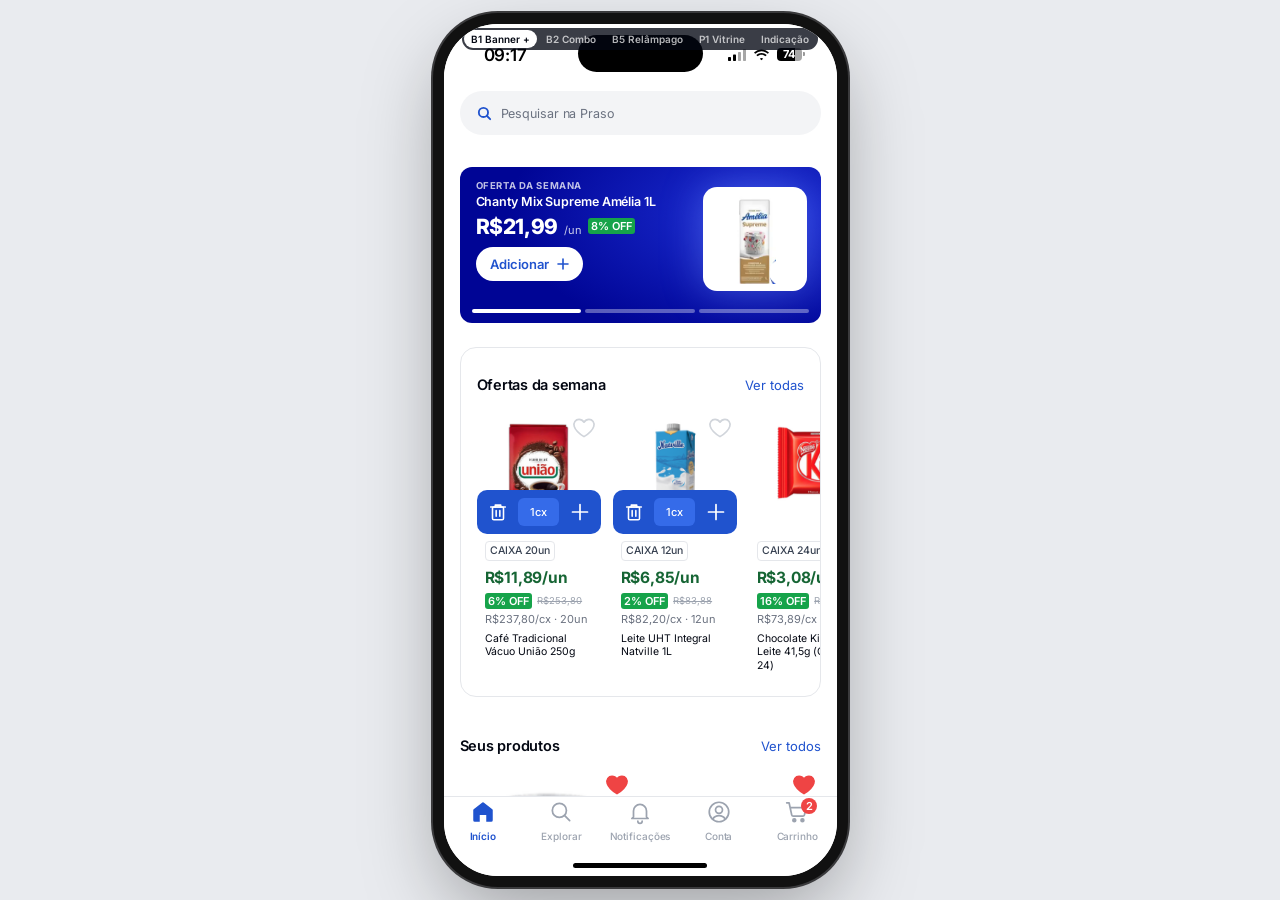
==== commit 696c667f: "Pop-up de indicação com a identidade da página Indique e Ganhe" ====
--- a/praso-prototypes/prototypes/comunicacoes-acionaveis/index.html
+++ b/praso-prototypes/prototypes/comunicacoes-acionaveis/index.html
@@ -110,17 +110,47 @@
     .x-link button { height: 28px; padding: 0 10px; border-radius: 8px; background: #fff; border: 1px solid var(--gray-200); color: var(--praso-blue); font-size: 12px; font-weight: 600; }
     .x-note { margin: 8px 16px 0; font-size: 11px; color: var(--gray-400); text-align: center; }
 
-    /* share sheet (simulação da folha nativa) */
-    .x-share { position: absolute; inset: 0; z-index: 65; display: flex; align-items: flex-end; background: rgba(3, 7, 18, .35); animation: x-fade .15s ease; }
-    .x-share__box { width: 100%; padding: 8px 16px 30px; border-radius: 20px 20px 0 0; background: #f2f2f7; animation: x-up .2s ease; }
-    .x-share__prev { display: flex; align-items: center; gap: 10px; margin: 10px 0 14px; padding: 10px; border-radius: 12px; background: #fff; }
-    .x-share__prev i { width: 40px; height: 40px; flex: none; border-radius: 10px; background: var(--praso-blue); display: grid; place-items: center; color: #fff; font-style: normal; font-weight: 800; font-size: 18px; }
-    .x-share__prev b { display: block; font-size: 13px; }
-    .x-share__prev span { font-size: 11.5px; color: var(--gray-500); }
-    .x-share__apps { display: grid; grid-template-columns: repeat(4, 1fr); gap: 8px; text-align: center; font-size: 11px; color: var(--gray-700); }
-    .x-share__apps button { display: grid; justify-items: center; gap: 6px; }
-    .x-share__apps i { width: 56px; height: 56px; border-radius: 14px; display: grid; place-items: center; color: #fff; }
-    .x-share__cancel { margin-top: 16px; width: 100%; height: 48px; border-radius: 12px; background: #fff; color: var(--praso-blue); font-size: 15px; font-weight: 600; }
+    /* pop-up de indicação · identidade da página Indique e Ganhe ("Indicou 3, ganhou") */
+    .x-ov--sheet .x-pop.x-ig { background: #e9effb; padding-bottom: 20px; }
+    .x-ig__hero { position: relative; overflow: hidden; flex: none; background: #2053ce; padding: 24px 16px 58px; display: flex; align-items: center; gap: 4px; color: #fff; }
+    .x-ig__hero::before { content: ""; position: absolute; right: -150px; top: -120px; width: 340px; height: 340px; border-radius: 50%; background: #2e62dc; }
+    .x-ig__grab { position: absolute; top: 8px; left: 50%; transform: translateX(-50%); z-index: 2; width: 36px; height: 5px; border-radius: 3px; background: rgba(255, 255, 255, .45); }
+    .x-ig .x-pop__x { background: rgba(255, 255, 255, .16); }
+    .x-ig__txt { position: relative; flex: 1; min-width: 0; display: flex; flex-direction: column; gap: 6px; }
+    .x-ig__over { font-size: 11px; font-weight: 700; letter-spacing: .6px; text-transform: uppercase; opacity: .85; }
+    .x-ig h2 { font-size: 31px; line-height: 33px; font-weight: 900; letter-spacing: -.02em; text-shadow: 0 3px 0 #10307f; }
+    .x-ig__sub { font-size: 13.5px; line-height: 20px; font-weight: 600; white-space: nowrap; }
+    .x-ig__seal { position: relative; flex: none; width: 116px; height: 120px; margin: 8px -2px 0 0; }
+    .x-ig__card { position: relative; z-index: 1; margin: -44px 16px 0; padding: 12px; display: flex; flex-direction: column; gap: 6px; border: 1px solid var(--gray-200); border-radius: 12px; background: #fff; box-shadow: 0 6px 16px rgba(16, 48, 127, .12); }
+    .x-ig__cta { height: 48px; border-radius: 10px; background: #fad705; color: #14246b; font-size: 16px; font-weight: 800; display: flex; align-items: center; justify-content: center; gap: 8px; box-shadow: 0 2px 0 #d4a90a; }
+    .x-ig__cta:active { transform: translateY(1px); box-shadow: 0 1px 0 #d4a90a; }
+    .x-ig__row { display: grid; grid-template-columns: 1fr 1fr; gap: 8px; }
+    .x-ig__btn { height: 44px; border-radius: 10px; border: 1px solid var(--gray-200); background: #fff; color: #1f2937; font-size: 14px; font-weight: 700; display: flex; align-items: center; justify-content: center; gap: 6px; }
+    .x-ig__btn--blue { border-color: #2053ce; color: #2053ce; }
+    .x-ig__box { margin: 12px 16px 0; padding: 16px; display: flex; flex-direction: column; gap: 14px; border-radius: 12px; background: #fff; box-shadow: 0 0 1px rgba(0, 0, 0, .15), 0 1px 1px rgba(0, 0, 0, .05); }
+    .x-ig__boxhead { display: flex; justify-content: space-between; align-items: baseline; gap: 8px; }
+    .x-ig__boxhead h3 { font-size: 16px; line-height: 24px; font-weight: 700; }
+    .x-ig__chip { font-size: 12px; font-weight: 700; color: #123da1; background: #fef3c7; padding: 2px 8px; border-radius: 999px; white-space: nowrap; }
+    .x-ig__steps { margin: 0; padding: 0; list-style: none; display: grid; grid-template-columns: repeat(3, minmax(0, 1fr)); gap: 8px; }
+    .x-ig__steps li { position: relative; display: flex; flex-direction: column; align-items: center; gap: 6px; text-align: center; font-size: 12.5px; line-height: 1.35; font-weight: 600; color: #111827; }
+    .x-ig__steps li:not(:last-child)::after { content: ""; position: absolute; top: 19px; left: calc(50% + 26px); right: calc(-50% + 26px); height: 2px; background: #c0d3fd; }
+    .x-ig__ico { position: relative; width: 40px; height: 40px; border-radius: 12px; background: #2053ce; color: #fff; display: grid; place-items: center; }
+    .x-ig__ico b { position: absolute; top: -6px; right: -6px; width: 18px; height: 18px; border-radius: 50%; background: #fad705; color: #030712; font-size: 11px; font-weight: 800; display: grid; place-items: center; }
+    .x-ig__rules { margin: 12px 20px 0; font-size: 11px; line-height: 1.45; color: var(--gray-500); }
+
+    /* folha "Indicar" (mesma da página Indique e Ganhe) */
+    .x-sh { position: absolute; inset: 0; z-index: 65; display: flex; flex-direction: column; justify-content: flex-end; background: rgba(0, 0, 0, .6); animation: x-fade .15s ease; }
+    .x-sh__box { padding: 20px 20px 28px; display: flex; flex-direction: column; gap: 14px; border-radius: 16px 16px 0 0; background: #fff; animation: x-up .2s ease; }
+    .x-sh__head { display: flex; justify-content: space-between; align-items: center; }
+    .x-sh__head h2 { font-size: 18px; line-height: 26px; font-weight: 600; }
+    .x-sh__head button { width: 44px; height: 44px; margin-right: -12px; display: grid; place-items: center; color: var(--gray-700); }
+    .x-sh__label { font-size: 12px; font-weight: 600; letter-spacing: .04em; text-transform: uppercase; color: #4b5563; }
+    .x-sh__msg { border-radius: 4px 12px 12px 12px; background: #e7f8ee; padding: 12px 14px; font-size: 14px; line-height: 20px; color: #030712; }
+    .x-sh__opts { display: flex; flex-direction: column; gap: 8px; }
+    .x-sh__opt { min-height: 56px; padding: 8px 12px; display: flex; align-items: center; gap: 12px; text-align: left; border: 1px solid var(--gray-200); border-radius: 10px; background: #fff; }
+    .x-sh__opt span { display: flex; flex-direction: column; }
+    .x-sh__opt b { font-size: 14px; color: #030712; }
+    .x-sh__opt small { font-size: 12px; color: #4b5563; }
 
     /* página de indicação (destino do "Ver mais") */
     .x-indpage .ps-banner { margin: 8px 16px 0; }
@@ -237,30 +267,64 @@
         <li><span>A indicação vale quando o <b>1º pedido do indicado tem R$100 ou mais</b> e é entregue e pago.</span></li>
         <li><span>Seu link vale por 30 dias. O crédito cai em poucas horas e não expira.</span></li>
       </ol>`;
-    const popIndica = () => `<div class="x-ov x-ov--sheet" data-r="ov"><div class="x-pop">
-        <div class="x-grab"></div>
-        <button class="x-pop__x" style="background:var(--bg-subtle);color:var(--gray-500)" data-action="close-pop" aria-label="Fechar">${icon('close', { size: 18, sw: 2.2 })}</button>
+    /* selo "R$450" (estrela amarela com sombra azul, como na página Indique e Ganhe) */
+    const seal = () => {
+      const pts = (cx, cy) => Array.from({ length: 48 }, (_, i) => {
+        const r = i % 2 ? 44 : 51, ang = (Math.PI * i) / 24 - Math.PI / 2;
+        return (cx + r * Math.cos(ang)).toFixed(1) + ',' + (cy + r * Math.sin(ang)).toFixed(1);
+      }).join(' ');
+      return `<svg class="x-ig__seal" viewBox="0 0 112 116" aria-label="R$450">
+        <polygon points="${pts(57, 61)}" fill="#14246b"/><polygon points="${pts(53, 55)}" fill="#fcc419"/>
+        <circle cx="53" cy="55" r="37" fill="none" stroke="rgba(20,36,107,.2)" stroke-width="1.2"/>
+        <text x="53" y="46" text-anchor="middle" font-family="Inter, sans-serif" font-size="16" font-weight="800" fill="#14246b">R$</text>
+        <text x="53" y="76" text-anchor="middle" font-family="Inter, sans-serif" font-size="31" font-weight="900" fill="#14246b">450</text></svg>`;
+    };
+    const ICO = {
+      store: '<svg width="20" height="20" viewBox="0 0 24 24" fill="none" stroke="currentColor" stroke-width="1.7"><path d="M4 10v10h16V10"/><path d="M3 5h18l-1 5H4L3 5z" stroke-linejoin="round"/><path d="M10 20v-5h4v5"/></svg>',
+      cart: '<svg width="20" height="20" viewBox="0 0 24 24" fill="none" stroke="currentColor" stroke-width="1.7"><path d="M3 4h2l2.4 11h10.2L20 7H6.2" stroke-linejoin="round"/><circle cx="9" cy="19.5" r="1.3"/><circle cx="17" cy="19.5" r="1.3"/></svg>',
+      truck: '<svg width="20" height="20" viewBox="0 0 24 24" fill="none" stroke="currentColor" stroke-width="1.7"><path d="M3 7h11v9H3zM14 10h4l3 3v3h-7"/><circle cx="7" cy="17.5" r="1.6"/><circle cx="17" cy="17.5" r="1.6"/></svg>',
+      link: '<svg width="18" height="18" viewBox="0 0 24 24" fill="none" stroke="currentColor" stroke-width="1.7"><path d="M10 14a4 4 0 005.7 0l3-3a4 4 0 00-5.7-5.7l-1 1M14 10a4 4 0 00-5.7 0l-3 3a4 4 0 005.7 5.7l1-1" stroke-linecap="round"/></svg>',
+      wpp: '<svg width="20" height="20" viewBox="0 0 24 24" fill="none" stroke="#059669" stroke-width="1.7"><path d="M4 20l1.3-3.9A8 8 0 1112 20a8 8 0 01-3.9-1L4 20z" stroke-linejoin="round"/></svg>',
+      qr: '<svg width="20" height="20" viewBox="0 0 24 24" fill="none" stroke="#2053CE" stroke-width="1.6"><rect x="4" y="4" width="6" height="6" rx="1"/><rect x="14" y="4" width="6" height="6" rx="1"/><rect x="4" y="14" width="6" height="6" rx="1"/><path d="M14 14h2v2h-2zM18 18h2v2h-2z"/></svg>',
+      share: '<svg width="20" height="20" viewBox="0 0 24 24" fill="none" stroke="#2053CE" stroke-width="1.6"><path d="M12 15V4M8 8l4-4 4 4" stroke-linecap="round" stroke-linejoin="round"/><path d="M5 12v7a1 1 0 001 1h12a1 1 0 001-1v-7" stroke-linecap="round"/></svg>',
+    };
+    const MSG = `Oi, você já conhece a Praso? O app que tem tudo para o seu negócio! Entrega no dia seguinte, com frete grátis e sem pedido mínimo. Crie sua conta pelo meu link: ${LINK}`;
+
+    const popIndica = () => `<div class="x-ov x-ov--sheet" data-r="ov"><div class="x-pop x-ig">
         <div class="x-pop__body">
-          <div class="x-ind__head"><div class="x-over">Indique e Ganhe</div><h2>Ganhe <em>R$100</em> por amigo que fizer o 1º pedido</h2><p>Mande seu link agora para quem tem restaurante, lanchonete ou outro negócio de alimentação.</p></div>
-          <div class="x-rules"><h3>Como funciona</h3>${RULES}</div>
-          <div class="x-ind__actions">
-            <div class="x-link"><span>${LINK}</span><button data-action="copy">Copiar</button></div>
-            <button class="ps-btn ps-btn--primary ps-btn--block ps-btn--lg" data-action="share">Indicar agora ${icon('arrow-right', { size: 18, sw: 2.2 })}</button>
-            <a class="ps-btn ps-btn--secondary ps-btn--block" href="#/indique" data-action="close-go" data-go="#/indique">Ver mais</a>
+          <div class="x-ig__hero"><span class="x-ig__grab"></span>
+            <button class="x-pop__x" data-action="close-pop" aria-label="Fechar">${icon('close', { size: 18, sw: 2.2 })}</button>
+            <div class="x-ig__txt"><span class="x-ig__over">Indique e Ganhe</span><h2>Indicou 3,<br>ganhou</h2><p class="x-ig__sub">3 × R$100 + R$150 de bônus</p></div>
+            ${seal()}
           </div>
+          <div class="x-ig__card">
+            <button class="x-ig__cta" data-action="share">Indicar agora ${icon('arrow-right', { size: 18, sw: 2.4 })}</button>
+            <div class="x-ig__row">
+              <button class="x-ig__btn x-ig__btn--blue" data-action="copy">${ICO.link}Copiar link</button>
+              <a class="x-ig__btn" href="#/indique" data-action="close-go" data-go="#/indique">Ver mais</a>
+            </div>
+          </div>
+          <section class="x-ig__box">
+            <div class="x-ig__boxhead"><h3>Como funciona</h3><span class="x-ig__chip">+ R$150 a cada 3</span></div>
+            <ol class="x-ig__steps">
+              <li><span class="x-ig__ico">${ICO.store}<b>1</b></span>CNPJ cria a conta pelo seu link</li>
+              <li><span class="x-ig__ico">${ICO.cart}<b>2</b></span>Faz o 1º pedido de R$100 ou mais</li>
+              <li><span class="x-ig__ico">${ICO.truck}<b>3</b></span>Pedido entregue: R$100 para você</li>
+            </ol>
+          </section>
+          <p class="x-ig__rules">Vale para CNPJ do ramo alimentício sem cadastro na Praso, em região atendida. A indicação conta quando o 1º pedido do indicado, a partir de R$100, for entregue. O crédito vai para a sua carteira Praso e não expira.</p>
         </div>
       </div></div>`;
 
-    const shareSheet = () => `<div class="x-share" data-r="share" data-action="share-bg"><div class="x-share__box">
-        <div class="x-grab" style="margin-top:0"></div>
-        <div class="x-share__prev"><i>p</i><div><b>Faça seu 1º pedido na Praso</b><span>${LINK}</span></div></div>
-        <div class="x-share__apps">
-          <button data-action="share-pick" data-label="WhatsApp"><i style="background:#25d366">${icon('chat', { size: 28, sw: 1.8 })}</i>WhatsApp</button>
-          <button data-action="share-pick" data-label="Mensagens"><i style="background:#34c759">${icon('chat', { size: 28, sw: 1.8 })}</i>Mensagens</button>
-          <button data-action="copy"><i style="background:#8e8e93">${icon('doc', { size: 26, sw: 1.8 })}</i>Copiar link</button>
-          <button data-action="share-pick" data-label="Mais opções"><i style="background:#c7c7cc;color:#030712;font-style:normal;font-weight:700;font-size:20px">•••</i>Mais</button>
+    const shareSheet = () => `<div class="x-sh" data-r="share" data-action="share-bg"><div class="x-sh__box">
+        <div class="x-sh__head"><h2>Indicar</h2><button data-action="share-close" aria-label="Fechar">${icon('close', { size: 22, sw: 1.5 })}</button></div>
+        <p class="x-sh__label">Mensagem que seu amigo recebe</p>
+        <div class="x-sh__msg">${MSG}</div>
+        <div class="x-sh__opts">
+          <button class="x-sh__opt" data-action="share-pick" data-label="WhatsApp">${ICO.wpp}<span><b>Enviar pelo WhatsApp</b><small>Abre o WhatsApp com a mensagem pronta</small></span></button>
+          <button class="x-sh__opt" data-action="share-pick" data-label="QR code">${ICO.qr}<span><b>QR code</b><small>Para mostrar no balcão ou para um fornecedor</small></span></button>
+          <button class="x-sh__opt" data-action="share-pick" data-label="outros apps">${ICO.share}<span><b>Outros apps</b><small>Instagram, SMS, e-mail</small></span></button>
         </div>
-        <button class="x-share__cancel" data-action="share-close">Cancelar</button>
       </div></div>`;
 
     /* destino do "Ver mais": página de Indicações (simplificada) */
@@ -307,8 +371,8 @@
         share: () => { root().insertAdjacentHTML('beforeend', shareSheet()); },
         'share-bg': (b, e) => { if (e.target === b) b.remove(); },
         'share-close': () => root().querySelector('[data-r="share"]')?.remove(),
-        'share-pick': (b) => { root().querySelector('[data-r="share"]')?.remove(); toast(`Abrindo ${b.dataset.label}… (no app, abre a folha nativa)`, false); },
-        copy: () => { root().querySelector('[data-r="share"]')?.remove(); try { navigator.clipboard.writeText('https://' + LINK); } catch (e) {} toast('Link copiado', false); },
+        'share-pick': (b) => { root().querySelector('[data-r="share"]')?.remove(); toast(`Abrindo ${b.dataset.label}… (simulação)`, false); },
+        copy: () => { root().querySelector('[data-r="share"]')?.remove(); try { navigator.clipboard.writeText('https://' + LINK).catch(() => {}); } catch (e) {} toast('Link copiado', false); },
         'reopen': () => { closePop(); openPop(); },
       },
     });
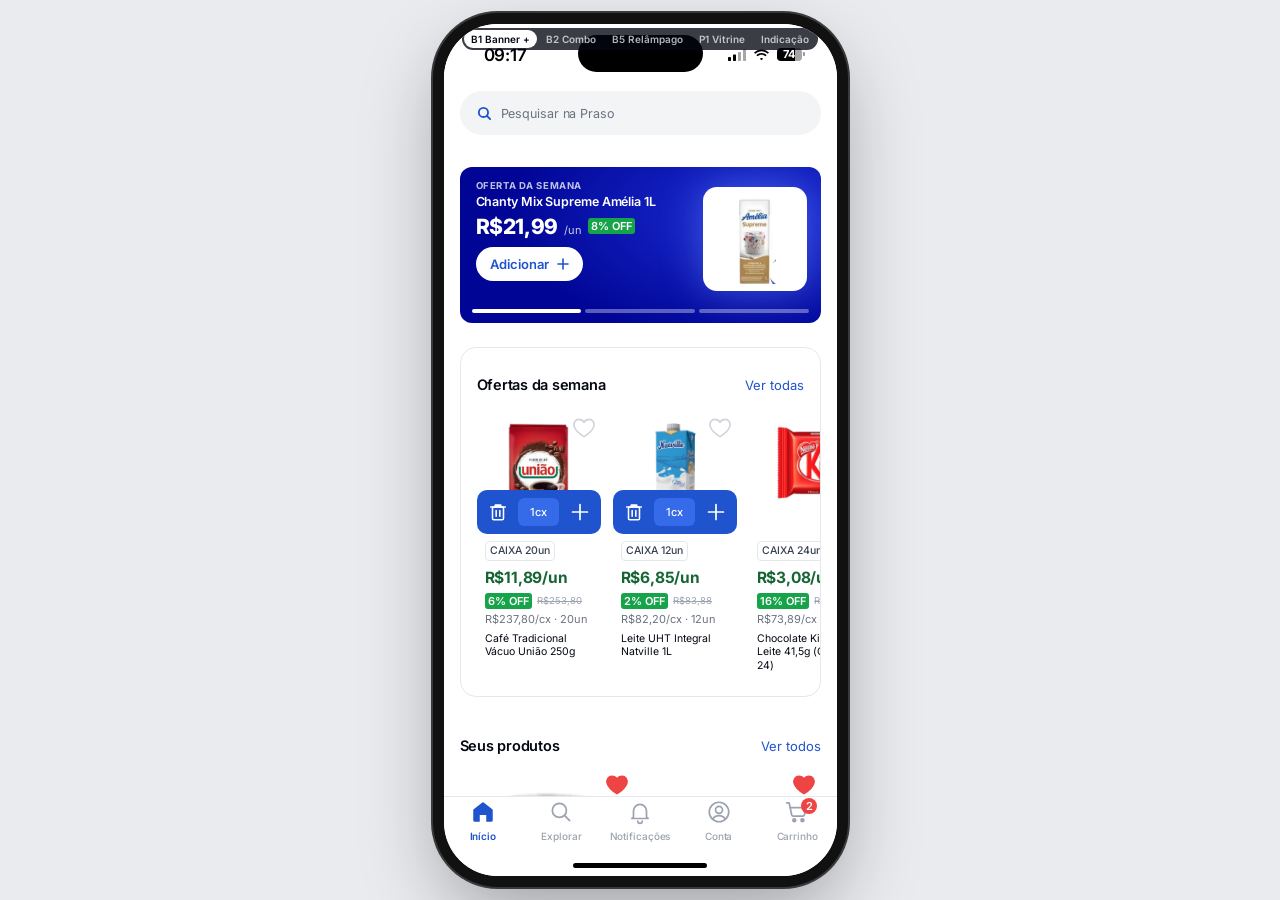
==== commit 2157d420: "P1 com os 4 itens à mostra e pop-up de indicação como card central" ====
--- a/praso-prototypes/prototypes/comunicacoes-acionaveis/index.html
+++ b/praso-prototypes/prototypes/comunicacoes-acionaveis/index.html
@@ -86,7 +86,21 @@
     .x-pop__head h2 { margin-top: 4px; font-size: 19px; font-weight: 800; letter-spacing: -.3px; line-height: 1.2; }
     .x-pop__head p { margin-top: 4px; font-size: 12.5px; opacity: .85; line-height: 1.35; }
     .x-pop__body { overflow-y: auto; scrollbar-width: none; }
-    .x-pop .ps-rail { padding-top: 16px; padding-bottom: 4px; }
+    .x-p1grid { display: grid; grid-template-columns: 1fr 1fr; gap: 10px; padding: 12px 16px 4px; }
+    .x-p1grid .ps-card--sm { width: auto; min-width: 0; }
+    .x-p1grid .ps-card__media { height: 92px; }
+    .x-p1grid .ps-card__media > img { padding: 4px 26px 12px; }
+    .x-p1grid .ps-card__action { transform: scale(.82); transform-origin: bottom right; }
+    .x-p1grid .ps-card__action:has(.ps-stepper) { transform: none; left: 0; }
+    .x-p1grid .ps-card__fav, .x-p1grid .ps-card__sponsored, .x-p1grid .ps-tag { display: none; }
+    .x-p1grid .ps-card__body { padding-top: 2px; }
+    .x-p1grid .ps-card__name { -webkit-line-clamp: 2; }
+    .x-pop__head--sm { padding: 14px 52px 12px 16px; }
+    .x-pop__head--sm h2 { font-size: 17px; }
+    .x-pop__head--sm p { font-size: 12px; }
+    .x-pop__foot--sm { padding: 10px 16px 12px; }
+    .x-pop__foot--sm .x-pop__sum { margin-bottom: 8px; }
+    .x-pop__foot--sm .x-pop__link { margin-top: 8px; }
     .x-pop__foot { padding: 12px 16px 16px; border-top: 1px solid var(--gray-200); }
     .x-pop__sum { margin-bottom: 10px; font-size: 12.5px; color: var(--gray-500); text-align: center; }
     .x-pop__sum b { color: var(--text); }
@@ -111,16 +125,17 @@
     .x-note { margin: 8px 16px 0; font-size: 11px; color: var(--gray-400); text-align: center; }
 
     /* pop-up de indicação · identidade da página Indique e Ganhe ("Indicou 3, ganhou") */
-    .x-ov--sheet .x-pop.x-ig { background: #e9effb; padding-bottom: 20px; }
-    .x-ig__hero { position: relative; overflow: hidden; flex: none; background: #2053ce; padding: 24px 16px 58px; display: flex; align-items: center; gap: 4px; color: #fff; }
+    .x-pop.x-ig { background: #e9effb; }
+    .x-ig .x-pop__body { padding-bottom: 14px; }
+    .x-ig__hero { position: relative; overflow: hidden; flex: none; background: #2053ce; padding: 16px 16px 54px; display: flex; align-items: center; gap: 4px; color: #fff; }
     .x-ig__hero::before { content: ""; position: absolute; right: -150px; top: -120px; width: 340px; height: 340px; border-radius: 50%; background: #2e62dc; }
     .x-ig__grab { position: absolute; top: 8px; left: 50%; transform: translateX(-50%); z-index: 2; width: 36px; height: 5px; border-radius: 3px; background: rgba(255, 255, 255, .45); }
     .x-ig .x-pop__x { background: rgba(255, 255, 255, .16); }
     .x-ig__txt { position: relative; flex: 1; min-width: 0; display: flex; flex-direction: column; gap: 6px; }
     .x-ig__over { font-size: 11px; font-weight: 700; letter-spacing: .6px; text-transform: uppercase; opacity: .85; }
-    .x-ig h2 { font-size: 31px; line-height: 33px; font-weight: 900; letter-spacing: -.02em; text-shadow: 0 3px 0 #10307f; }
+    .x-ig h2 { font-size: 28px; line-height: 30px; font-weight: 900; letter-spacing: -.02em; text-shadow: 0 3px 0 #10307f; }
     .x-ig__sub { font-size: 13.5px; line-height: 20px; font-weight: 600; white-space: nowrap; }
-    .x-ig__seal { position: relative; flex: none; width: 116px; height: 120px; margin: 8px -2px 0 0; }
+    .x-ig__seal { position: relative; flex: none; width: 104px; height: 108px; margin: 14px 18px 0 0; }
     .x-ig__card { position: relative; z-index: 1; margin: -44px 16px 0; padding: 12px; display: flex; flex-direction: column; gap: 6px; border: 1px solid var(--gray-200); border-radius: 12px; background: #fff; box-shadow: 0 6px 16px rgba(16, 48, 127, .12); }
     .x-ig__cta { height: 48px; border-radius: 10px; background: #fad705; color: #14246b; font-size: 16px; font-weight: 800; display: flex; align-items: center; justify-content: center; gap: 8px; box-shadow: 0 2px 0 #d4a90a; }
     .x-ig__cta:active { transform: translateY(1px); box-shadow: 0 1px 0 #d4a90a; }
@@ -136,11 +151,11 @@
     .x-ig__steps li:not(:last-child)::after { content: ""; position: absolute; top: 19px; left: calc(50% + 26px); right: calc(-50% + 26px); height: 2px; background: #c0d3fd; }
     .x-ig__ico { position: relative; width: 40px; height: 40px; border-radius: 12px; background: #2053ce; color: #fff; display: grid; place-items: center; }
     .x-ig__ico b { position: absolute; top: -6px; right: -6px; width: 18px; height: 18px; border-radius: 50%; background: #fad705; color: #030712; font-size: 11px; font-weight: 800; display: grid; place-items: center; }
-    .x-ig__rules { margin: 12px 20px 0; font-size: 11px; line-height: 1.45; color: var(--gray-500); }
+    .x-ig__rules { margin: 10px 18px 0; font-size: 11px; line-height: 1.45; color: var(--gray-500); }
 
     /* folha "Indicar" (mesma da página Indique e Ganhe) */
-    .x-sh { position: absolute; inset: 0; z-index: 65; display: flex; flex-direction: column; justify-content: flex-end; background: rgba(0, 0, 0, .6); animation: x-fade .15s ease; }
-    .x-sh__box { padding: 20px 20px 28px; display: flex; flex-direction: column; gap: 14px; border-radius: 16px 16px 0 0; background: #fff; animation: x-up .2s ease; }
+    .x-sh { position: absolute; inset: 0; z-index: 65; display: flex; align-items: center; justify-content: center; padding: 16px; background: rgba(0, 0, 0, .6); animation: x-fade .15s ease; }
+    .x-sh__box { width: 100%; padding: 16px 18px 18px; display: flex; flex-direction: column; gap: 12px; border-radius: 20px; background: #fff; animation: x-up .2s ease; }
     .x-sh__head { display: flex; justify-content: space-between; align-items: center; }
     .x-sh__head h2 { font-size: 18px; line-height: 26px; font-weight: 600; }
     .x-sh__head button { width: 44px; height: 44px; margin-right: -12px; display: grid; place-items: center; color: var(--gray-700); }
@@ -243,7 +258,7 @@
     };
 
     /* ===================== P1 · pop-up mini vitrine */
-    const P1_IDS = ['cobertura-harald', 'recheio-harald', 'melken-granule', 'nutella', 'kitkat'];
+    const P1_IDS = ['cobertura-harald', 'recheio-harald', 'melken-granule', 'nutella'];
     const p1Sum = () => {
       const added = P1_IDS.filter((id) => Praso.cart.qty(id));
       if (!added.length) return '<div class="x-pop__sum">Adicione direto daqui, sem sair da tela.</div>';
@@ -252,9 +267,9 @@
     };
     const popP1 = () => `<div class="x-ov" data-r="ov"><div class="x-pop">
         <button class="x-pop__x" data-action="close-pop" aria-label="Fechar">${icon('close', { size: 18, sw: 2.2 })}</button>
-        <div class="x-pop__head"><div class="x-over">Só hoje</div><h2>Quarta dos Doces 🍫</h2><p>Coberturas e recheios com desconto. Adicione ao carrinho por aqui mesmo.</p></div>
-        <div class="x-pop__body">${ui.productRail(P1_IDS, { size: 'sm' })}</div>
-        <div class="x-pop__foot"><div data-r="p1sum">${p1Sum()}</div>
+        <div class="x-pop__head x-pop__head--sm"><div class="x-over">Só hoje</div><h2>Quarta dos Doces 🍫</h2><p>Coberturas e recheios com desconto. Adicione ao carrinho por aqui mesmo.</p></div>
+        <div class="x-pop__body x-p1grid">${P1_IDS.map((id) => ui.productCard(id, { size: 'sm' })).join('')}</div>
+        <div class="x-pop__foot x-pop__foot--sm"><div data-r="p1sum">${p1Sum()}</div>
           <button class="ps-btn ps-btn--secondary ps-btn--block" data-action="close-pop" data-r="p1cta">Agora não</button>
           <a class="x-pop__link" href="#/explorar" data-action="close-go" data-go="#/explorar">Ver todas as ofertas da Quarta dos Doces</a></div>
       </div></div>`;
@@ -290,9 +305,9 @@
     };
     const MSG = `Oi, você já conhece a Praso? O app que tem tudo para o seu negócio! Entrega no dia seguinte, com frete grátis e sem pedido mínimo. Crie sua conta pelo meu link: ${LINK}`;
 
-    const popIndica = () => `<div class="x-ov x-ov--sheet" data-r="ov"><div class="x-pop x-ig">
+    const popIndica = () => `<div class="x-ov" data-r="ov"><div class="x-pop x-ig">
         <div class="x-pop__body">
-          <div class="x-ig__hero"><span class="x-ig__grab"></span>
+          <div class="x-ig__hero">
             <button class="x-pop__x" data-action="close-pop" aria-label="Fechar">${icon('close', { size: 18, sw: 2.2 })}</button>
             <div class="x-ig__txt"><span class="x-ig__over">Indique e Ganhe</span><h2>Indicou 3,<br>ganhou</h2><p class="x-ig__sub">3 × R$100 + R$150 de bônus</p></div>
             ${seal()}
